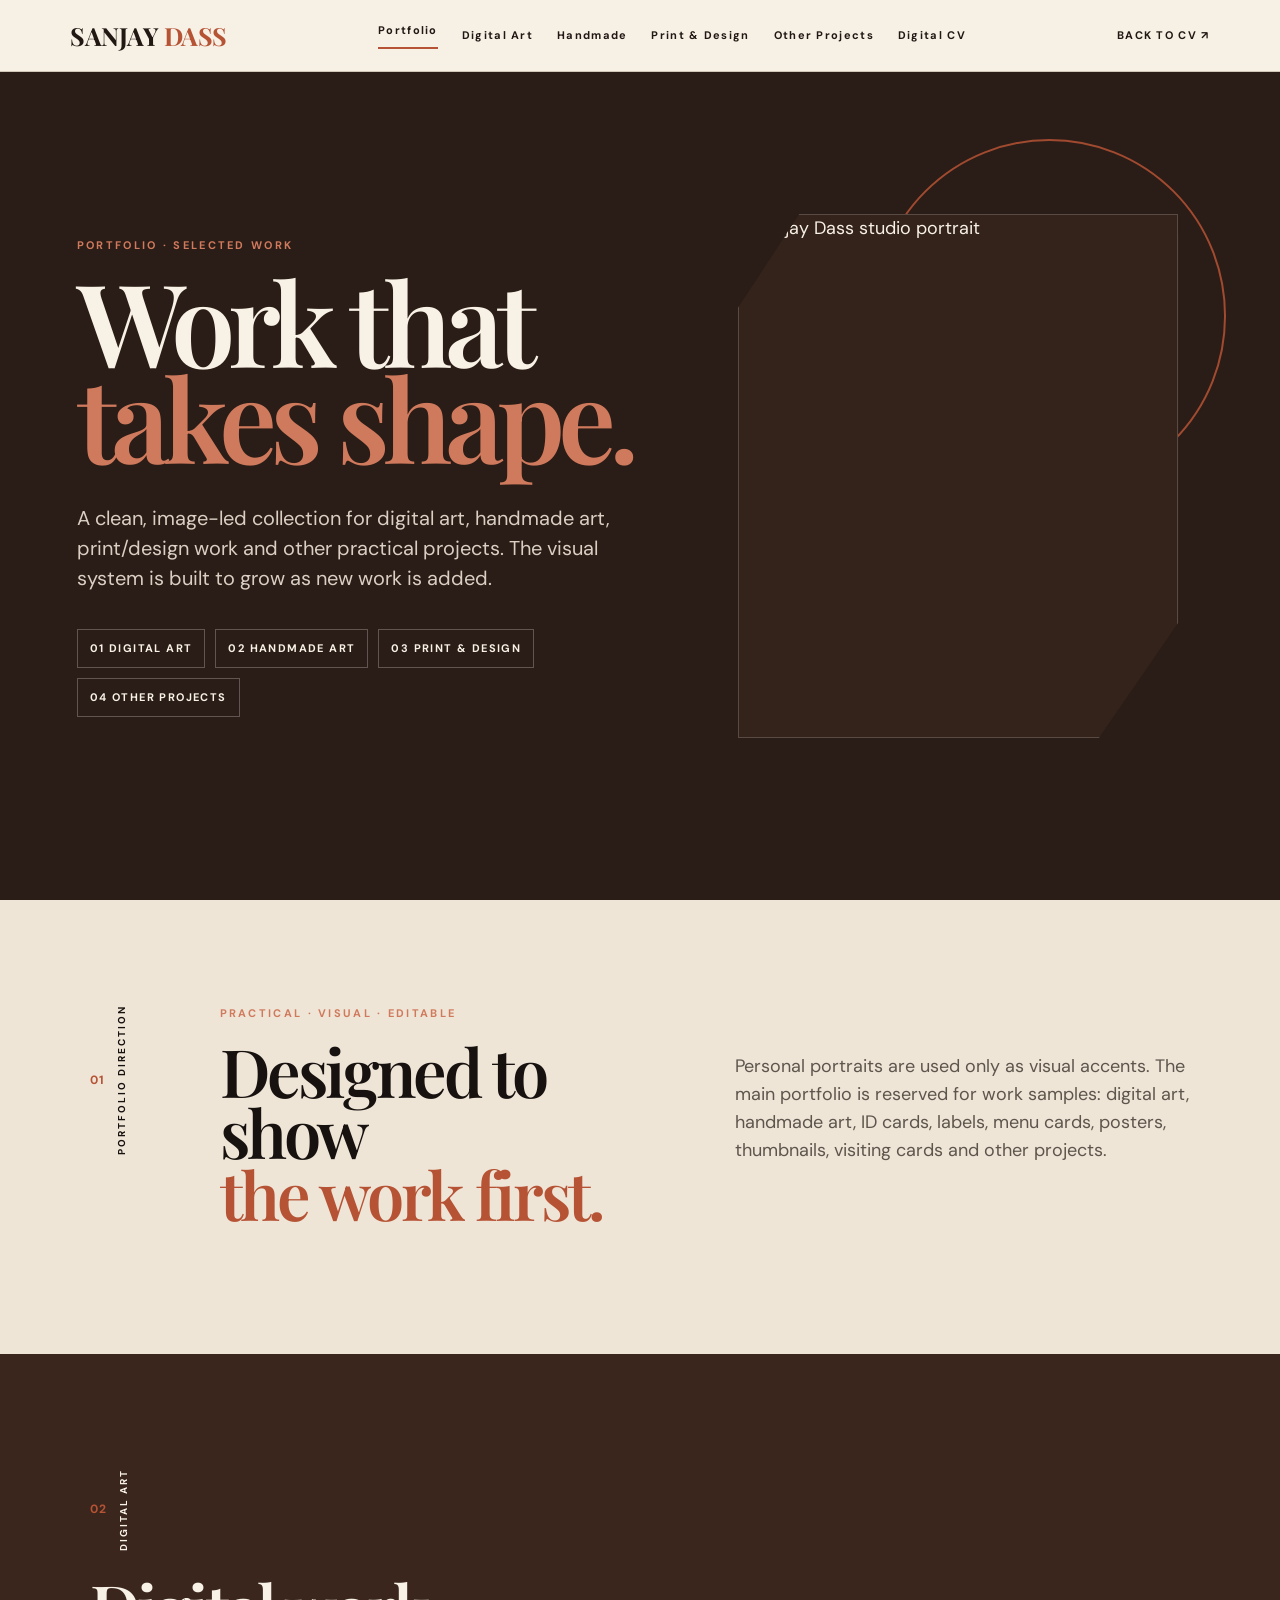
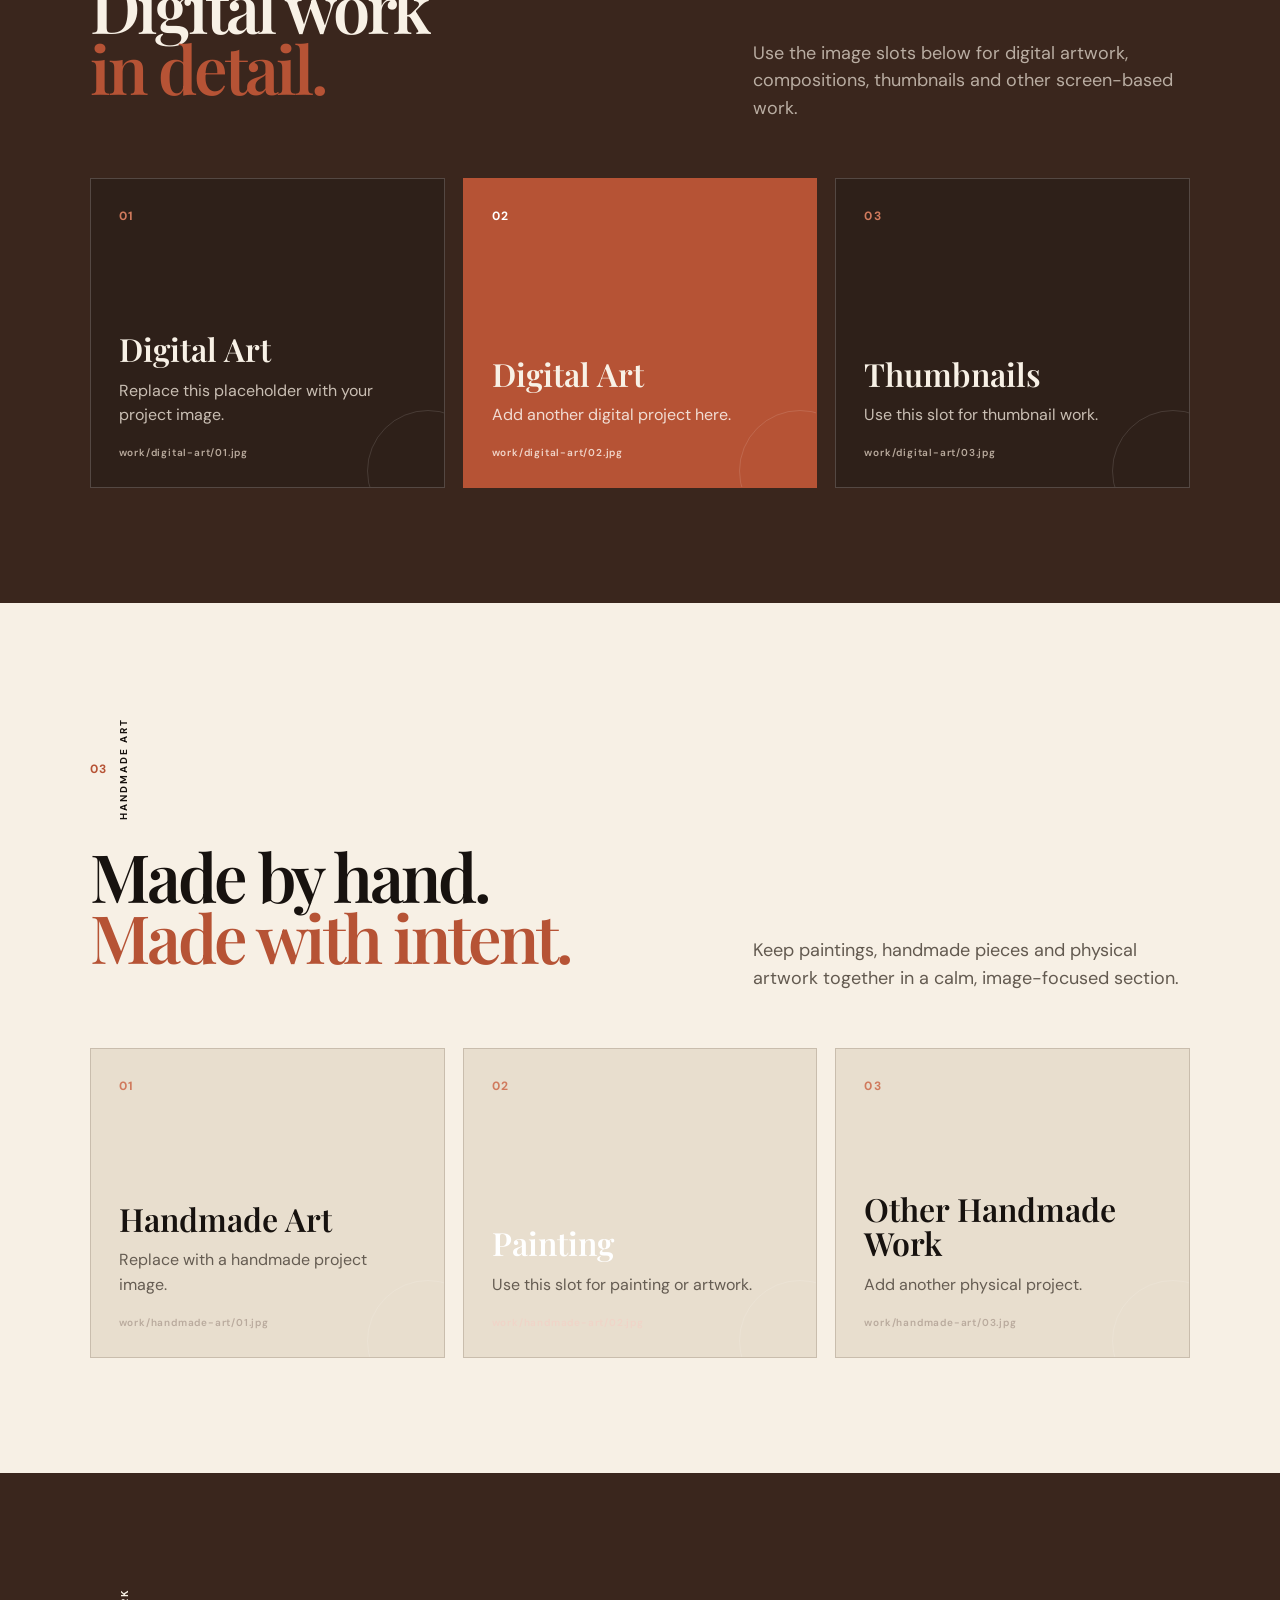
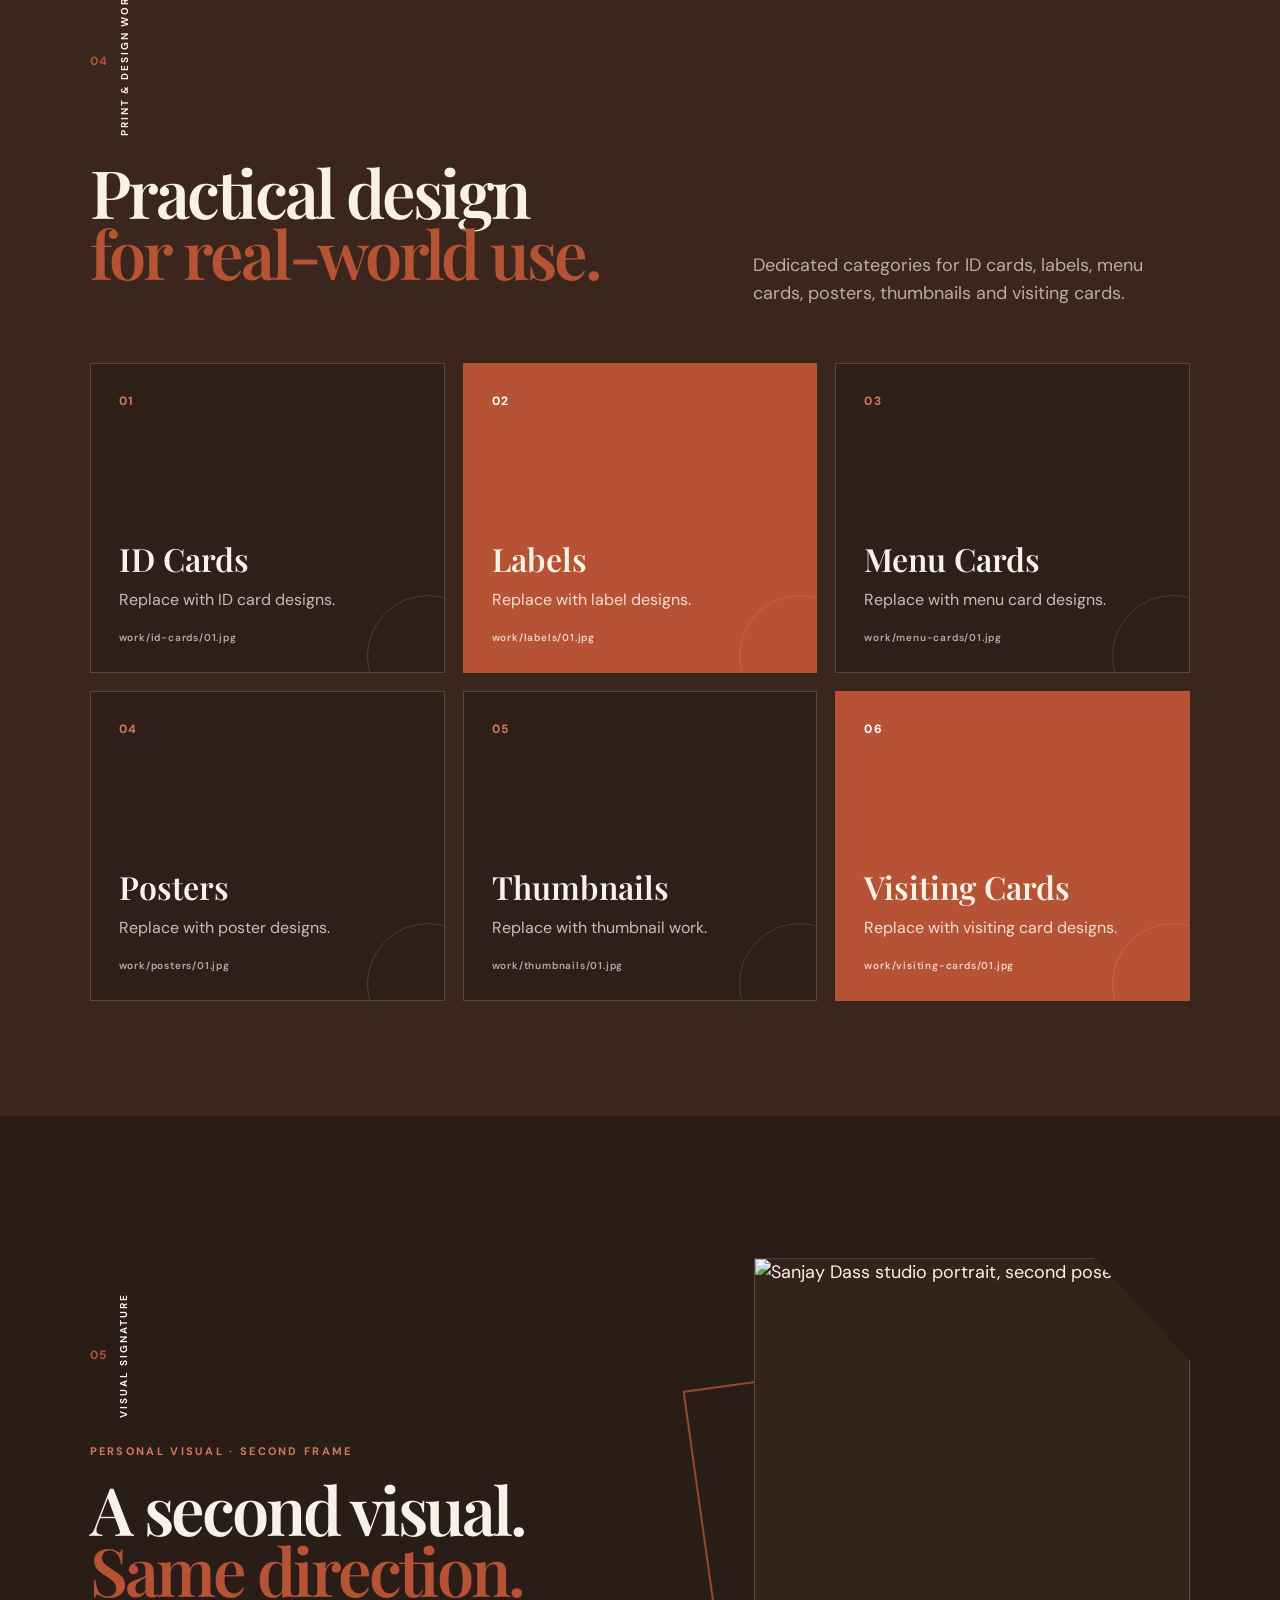
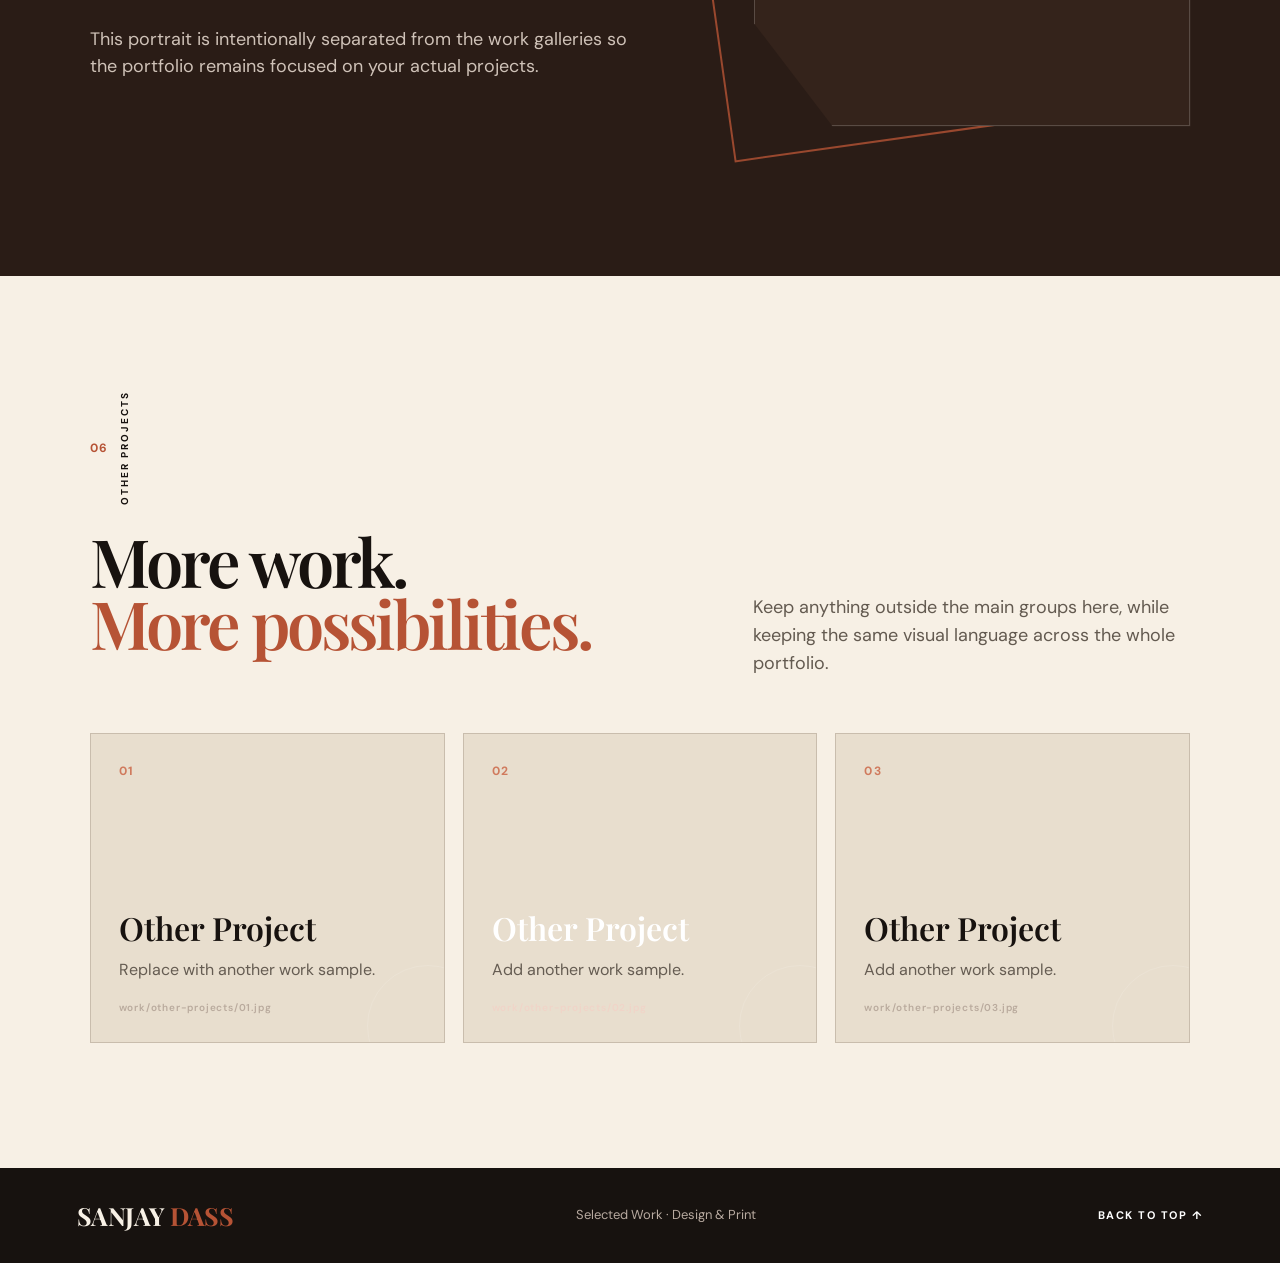
==== portfolio.html @ 4e174a86 "Add portfolio website files" ====
<!doctype html>
<html lang="en">
<head>
<meta charset="utf-8">
<meta name="viewport" content="width=device-width, initial-scale=1">
<meta name="description" content="Sanjay Dass — Digital Art, Handmade Art, Print & Design and Other Projects Portfolio">
<title>Sanjay Dass — Portfolio</title>
<link rel="preconnect" href="https://fonts.googleapis.com">
<link rel="preconnect" href="https://fonts.gstatic.com" crossorigin>
<link href="https://fonts.googleapis.com/css2?family=DM+Sans:wght@400;500;600;700&family=Playfair+Display:wght@500;600;700&display=swap" rel="stylesheet">
<link rel="stylesheet" href="portfolio.css">
</head>
<body>
<header class="nav">
  <a class="logo" href="index.html">SANJAY <span>DASS</span></a>
  <nav>
    <a class="active" href="#top">Portfolio</a>
    <a href="#digital-art">Digital Art</a>
    <a href="#handmade-art">Handmade</a>
    <a href="#print-work">Print & Design</a>
    <a href="#other-projects">Other Projects</a>
    <a href="index.html">Digital CV</a>
  </nav>
  <a class="nav-contact" href="index.html#contact">BACK TO CV <b>↗</b></a>
</header>

<main id="top">
<section class="portfolio-hero">
  <div class="hero-copy">
    <p class="eyebrow">PORTFOLIO · SELECTED WORK</p>
    <h1>Work that<br><em>takes shape.</em></h1>
    <p class="lead">A clean, image-led collection for digital art, handmade art, print/design work and other practical projects. The visual system is built to grow as new work is added.</p>
    <div class="hero-tags">
      <span>01 DIGITAL ART</span><span>02 HANDMADE ART</span><span>03 PRINT & DESIGN</span><span>04 OTHER PROJECTS</span>
    </div>
  </div>
  <div class="geo-portrait geo-top" aria-label="Decorative portrait visual">
    <div class="geo-ring"></div>
    <figure><img src="assets/portfolio-01.png" alt="Sanjay Dass studio portrait"></figure>
  </div>
</section>

<section class="portfolio-intro">
  <div class="section-label"><span>01</span><p>PORTFOLIO DIRECTION</p></div>
  <div>
    <p class="eyebrow">PRACTICAL · VISUAL · EDITABLE</p>
    <h2>Designed to show<br><em>the work first.</em></h2>
  </div>
  <p>Personal portraits are used only as visual accents. The main portfolio is reserved for work samples: digital art, handmade art, ID cards, labels, menu cards, posters, thumbnails, visiting cards and other projects.</p>
</section>

<section class="work dark" id="digital-art">
  <div class="work-head">
    <div>
      <div class="section-label light"><span>02</span><p>DIGITAL ART</p></div>
      <h2>Digital work<br><em>in detail.</em></h2>
    </div>
    <p>Use the image slots below for digital artwork, compositions, thumbnails and other screen-based work.</p>
  </div>
  <div class="gallery" data-category="digital-art">
    <article class="slot"><span class="slot-no">01</span><div><h3>Digital Art</h3><p>Replace this placeholder with your project image.</p><small>work/digital-art/01.jpg</small></div></article>
    <article class="slot copper"><span class="slot-no">02</span><div><h3>Digital Art</h3><p>Add another digital project here.</p><small>work/digital-art/02.jpg</small></div></article>
    <article class="slot"><span class="slot-no">03</span><div><h3>Thumbnails</h3><p>Use this slot for thumbnail work.</p><small>work/digital-art/03.jpg</small></div></article>
  </div>
</section>

<section class="work cream" id="handmade-art">
  <div class="work-head">
    <div>
      <div class="section-label dark"><span>03</span><p>HANDMADE ART</p></div>
      <h2>Made by hand.<br><em>Made with intent.</em></h2>
    </div>
    <p>Keep paintings, handmade pieces and physical artwork together in a calm, image-focused section.</p>
  </div>
  <div class="gallery" data-category="handmade-art">
    <article class="slot"><span class="slot-no">01</span><div><h3>Handmade Art</h3><p>Replace with a handmade project image.</p><small>work/handmade-art/01.jpg</small></div></article>
    <article class="slot dark-slot"><span class="slot-no">02</span><div><h3>Painting</h3><p>Use this slot for painting or artwork.</p><small>work/handmade-art/02.jpg</small></div></article>
    <article class="slot"><span class="slot-no">03</span><div><h3>Other Handmade Work</h3><p>Add another physical project.</p><small>work/handmade-art/03.jpg</small></div></article>
  </div>
</section>

<section class="work dark" id="print-work">
  <div class="work-head">
    <div>
      <div class="section-label light"><span>04</span><p>PRINT & DESIGN WORK</p></div>
      <h2>Practical design<br><em>for real-world use.</em></h2>
    </div>
    <p>Dedicated categories for ID cards, labels, menu cards, posters, thumbnails and visiting cards.</p>
  </div>
  <div class="gallery wide" data-category="print-work">
    <article class="slot"><span class="slot-no">01</span><div><h3>ID Cards</h3><p>Replace with ID card designs.</p><small>work/id-cards/01.jpg</small></div></article>
    <article class="slot copper"><span class="slot-no">02</span><div><h3>Labels</h3><p>Replace with label designs.</p><small>work/labels/01.jpg</small></div></article>
    <article class="slot"><span class="slot-no">03</span><div><h3>Menu Cards</h3><p>Replace with menu card designs.</p><small>work/menu-cards/01.jpg</small></div></article>
    <article class="slot"><span class="slot-no">04</span><div><h3>Posters</h3><p>Replace with poster designs.</p><small>work/posters/01.jpg</small></div></article>
    <article class="slot"><span class="slot-no">05</span><div><h3>Thumbnails</h3><p>Replace with thumbnail work.</p><small>work/thumbnails/01.jpg</small></div></article>
    <article class="slot copper"><span class="slot-no">06</span><div><h3>Visiting Cards</h3><p>Replace with visiting card designs.</p><small>work/visiting-cards/01.jpg</small></div></article>
  </div>
</section>

<section class="visual-break" aria-label="Decorative portrait visual">
  <div class="visual-copy">
    <div class="section-label light"><span>05</span><p>VISUAL SIGNATURE</p></div>
    <p class="eyebrow">PERSONAL VISUAL · SECOND FRAME</p>
    <h2>A second visual.<br><em>Same direction.</em></h2>
    <p>This portrait is intentionally separated from the work galleries so the portfolio remains focused on your actual projects.</p>
  </div>
  <div class="geo-portrait geo-bottom">
    <div class="geo-square"></div>
    <figure><img src="assets/portfolio-02.jpeg" alt="Sanjay Dass studio portrait, second pose"></figure>
  </div>
</section>

<section class="work cream" id="other-projects">
  <div class="work-head">
    <div>
      <div class="section-label dark"><span>06</span><p>OTHER PROJECTS</p></div>
      <h2>More work.<br><em>More possibilities.</em></h2>
    </div>
    <p>Keep anything outside the main groups here, while keeping the same visual language across the whole portfolio.</p>
  </div>
  <div class="gallery" data-category="other-projects">
    <article class="slot"><span class="slot-no">01</span><div><h3>Other Project</h3><p>Replace with another work sample.</p><small>work/other-projects/01.jpg</small></div></article>
    <article class="slot dark-slot"><span class="slot-no">02</span><div><h3>Other Project</h3><p>Add another work sample.</p><small>work/other-projects/02.jpg</small></div></article>
    <article class="slot"><span class="slot-no">03</span><div><h3>Other Project</h3><p>Add another work sample.</p><small>work/other-projects/03.jpg</small></div></article>
  </div>
</section>
</main>

<footer>
  <div class="logo">SANJAY <span>DASS</span></div>
  <p>Selected Work · Design & Print</p>
  <a href="#top">BACK TO TOP ↑</a>
</footer>
</body>
</html>
---- portfolio.css ----
@import url('https://fonts.googleapis.com/css2?family=DM+Sans:wght@400;500;600;700&family=Playfair+Display:wght@500;600;700&display=swap');
:root{--espresso:#2a1c16;--brown:#3a261d;--brown2:#4a3024;--cream:#eee5d7;--paper:#f7f0e5;--copper:#b65335;--copper2:#d07a5d;--ink:#f8f1e6;--dark:#17120f;--muted:#b9ada2;--line:rgba(255,255,255,.16)}
*{box-sizing:border-box}html{scroll-behavior:smooth;max-width:100%;overflow-x:hidden}body{margin:0;background:var(--paper);color:var(--dark);font-family:"DM Sans",sans-serif;font-size:18px;line-height:1.55}.nav{height:72px;padding:0 5.5%;display:flex;align-items:center;justify-content:space-between;border-bottom:1px solid #d1c7b9;background:var(--paper);position:sticky;top:0;z-index:20}.logo{font:700 25px/1 "Playfair Display",serif;color:#211814;text-decoration:none;letter-spacing:-.5px}.logo span{color:var(--copper)}nav{display:flex;gap:24px;align-items:center}nav a,.nav-contact{font-size:11px;font-weight:700;letter-spacing:1.3px;color:#211814;text-decoration:none}nav a.active{border-bottom:2px solid var(--copper);padding-bottom:7px}.nav-contact{white-space:nowrap}.eyebrow{font-size:11px;font-weight:700;letter-spacing:2.3px;color:var(--copper2);margin:0 0 18px}.portfolio-hero{min-height:calc(100vh - 72px);padding:8vh 6% 10vh;display:grid;grid-template-columns:1fr .8fr;gap:7%;align-items:center;background:var(--espresso);color:var(--ink);overflow:hidden}.hero-copy{position:relative;z-index:3}.hero-copy h1{font:600 clamp(86px,9vw,150px)/.84 "Playfair Display",serif;letter-spacing:-7px;margin:0 0 38px}.hero-copy h1 em{font-style:normal;color:#d07a5d}.lead{font-size:20px;line-height:1.5;max-width:720px;color:#d9cfc3}.hero-tags{display:flex;flex-wrap:wrap;gap:10px;margin-top:36px}.hero-tags span{font-size:11px;letter-spacing:1.4px;font-weight:700;border:1px solid rgba(255,255,255,.25);padding:10px 12px}.geo-portrait{position:relative;isolation:isolate}.geo-portrait figure{margin:0;overflow:hidden;position:relative;z-index:2;background:#34231b;border:1px solid rgba(255,255,255,.18);box-shadow:20px 20px 0 rgba(238,229,215,.1)}.geo-portrait img{display:block;width:100%;height:100%;object-fit:cover}.geo-top{width:min(560px,100%);justify-self:end;aspect-ratio:4/5;padding:28px 25px 30px 0}.geo-top figure{height:100%;clip-path:polygon(14% 0,100% 0,100% 78%,82% 100%,0 100%,0 18%);border-radius:28px 0 80px 0}.geo-top img{object-position:center top}.geo-ring{position:absolute;width:76%;aspect-ratio:1;border:2px solid var(--copper);border-radius:50%;right:-5%;top:-8%;z-index:1;opacity:.85}.geo-index{position:absolute;right:-5px;bottom:6%;background:var(--copper);color:#fff;padding:20px 19px;width:132px;z-index:4}.geo-index strong{display:block;font:600 32px/1 "Playfair Display",serif}.geo-index span{display:block;font-size:9px;font-weight:700;letter-spacing:1.4px;line-height:1.4;margin-top:7px}.portfolio-intro{display:grid;grid-template-columns:70px 1fr 1fr;gap:60px;align-items:start;padding:105px 7%;background:var(--cream)}.section-label{display:flex;align-items:center;gap:10px;width:max-content;min-height:0;margin:0 0 25px;position:relative;z-index:1}.section-label span{font-size:12px;font-weight:700;letter-spacing:1.5px;color:var(--copper)}.section-label p{margin:0;font-size:10px;line-height:1.1;letter-spacing:2px;font-weight:700;writing-mode:vertical-rl;transform:rotate(180deg);white-space:nowrap}.section-label.light{color:var(--ink)}.section-label.dark{color:var(--dark)}.portfolio-intro h2,.work-head h2,.visual-copy h2{font:600 clamp(58px,5.2vw,86px)/.92 "Playfair Display",serif;letter-spacing:-3px;margin:10px 0 25px}.portfolio-intro h2 em,.work-head h2 em,.visual-copy h2 em{font-style:normal;color:var(--copper)}.portfolio-intro>p:last-child{font-size:18px;color:#5e554c;max-width:580px;margin-top:48px}.work{padding:115px 7%}.work.dark{background:var(--brown);color:var(--ink)}.work.cream{background:var(--paper);color:var(--dark)}.work-head{display:grid;grid-template-columns:1fr .75fr;gap:80px;align-items:end;margin-bottom:55px}.work-head>p{max-width:540px;margin:0;color:#b9ada2;font-size:18px}.work.cream .work-head>p{color:#635a50}.gallery{display:grid;grid-template-columns:repeat(3,1fr);gap:18px}.gallery.wide{grid-template-columns:repeat(3,1fr)}.slot{min-height:310px;border:1px solid rgba(255,255,255,.18);background:#2e2019;padding:28px;display:flex;flex-direction:column;justify-content:space-between;position:relative;overflow:hidden}.slot:after{content:"";position:absolute;width:120px;height:120px;border:1px solid rgba(255,255,255,.12);border-radius:50%;right:-45px;bottom:-45px}.work.cream .slot{background:#e8dece;border-color:#c9bdad}.slot.copper{background:var(--copper);border-color:var(--copper)}.slot.dark-slot{background:var(--brown);color:#fff}.slot-no{font-size:12px;font-weight:700;letter-spacing:1.5px;color:var(--copper2)}.slot.copper .slot-no{color:#fff}.slot h3{font:600 32px/1.08 "Playfair Display",serif;margin:0 0 12px}.slot p{margin:0;color:#c9beb3;font-size:16px}.work.cream .slot p{color:#655c52}.slot.copper p,.slot.dark-slot p{color:#f1ddd4}.slot small{display:block;margin-top:18px;font:600 10px/1.3 "DM Sans",sans-serif;letter-spacing:.8px;color:#b9aa9d}.slot.copper small,.slot.dark-slot small{color:#f0d4c8}.visual-break{padding:120px 7%;background:var(--espresso);color:var(--ink);display:grid;grid-template-columns:1fr .85fr;gap:90px;align-items:center;overflow:hidden}.visual-copy>p:last-child{max-width:570px;color:#cfc2b8;font-size:18px}.geo-bottom{width:min(520px,100%);aspect-ratio:1/1.12;justify-self:end;padding:22px 0 30px 28px}.geo-bottom figure{height:100%;clip-path:polygon(0 0,78% 0,100% 22%,100% 100%,18% 100%,0 78%);border-radius:0 70px 0 70px}.geo-bottom img{object-position:center center}.geo-square{position:absolute;left:-4%;bottom:3%;width:72%;height:72%;border:2px solid var(--copper);z-index:1;transform:rotate(-8deg);opacity:.8}.geo-bottom .geo-index{right:3%;bottom:5%}.work#other-projects{padding-bottom:125px}footer{background:var(--dark);color:var(--ink);padding:35px 6%;display:flex;align-items:center;justify-content:space-between}footer .logo{color:var(--ink)}footer .logo span{color:var(--copper)}footer p{font-size:13px;color:#b8aaa0;margin:0}footer a{font-size:11px;font-weight:700;letter-spacing:1.5px;text-decoration:none;color:#fff}
@media(max-width:1050px){nav{gap:14px}.nav-contact{display:none}.portfolio-hero{grid-template-columns:1fr}.geo-top{justify-self:center;max-width:650px}.portfolio-intro{grid-template-columns:55px 1fr}.portfolio-intro>p:last-child{grid-column:2;margin-top:0}.work-head,.visual-break{grid-template-columns:1fr}.visual-break{gap:55px}.geo-bottom{justify-self:center;max-width:620px}.gallery,.gallery.wide{grid-template-columns:1fr 1fr}}
@media(max-width:700px){.nav{height:70px;padding:0 5%}.nav nav{display:none}.portfolio-hero{padding:65px 6% 80px}.hero-copy h1{font-size:88px;letter-spacing:-5px}.lead{font-size:18px}.geo-top{padding:10px 0 65px}.geo-top figure{clip-path:polygon(12% 0,100% 0,100% 86%,82% 100%,0 100%,0 14%)}.geo-index{right:0;bottom:0}.portfolio-intro,.work,.visual-break{padding:80px 6%}.portfolio-intro{display:block}.portfolio-intro>.section-label{display:none}.work-head{display:block}.work-head>p{margin-top:25px}.gallery,.gallery.wide{grid-template-columns:1fr}.slot{min-height:250px}.visual-break{display:block}.visual-copy{margin-bottom:45px}.geo-bottom{padding:15px 0 60px 15px}.geo-bottom figure{clip-path:polygon(0 0,80% 0,100% 20%,100% 100%,18% 100%,0 80%)}.geo-bottom .geo-index{right:0;bottom:0}footer{gap:18px;flex-wrap:wrap}}
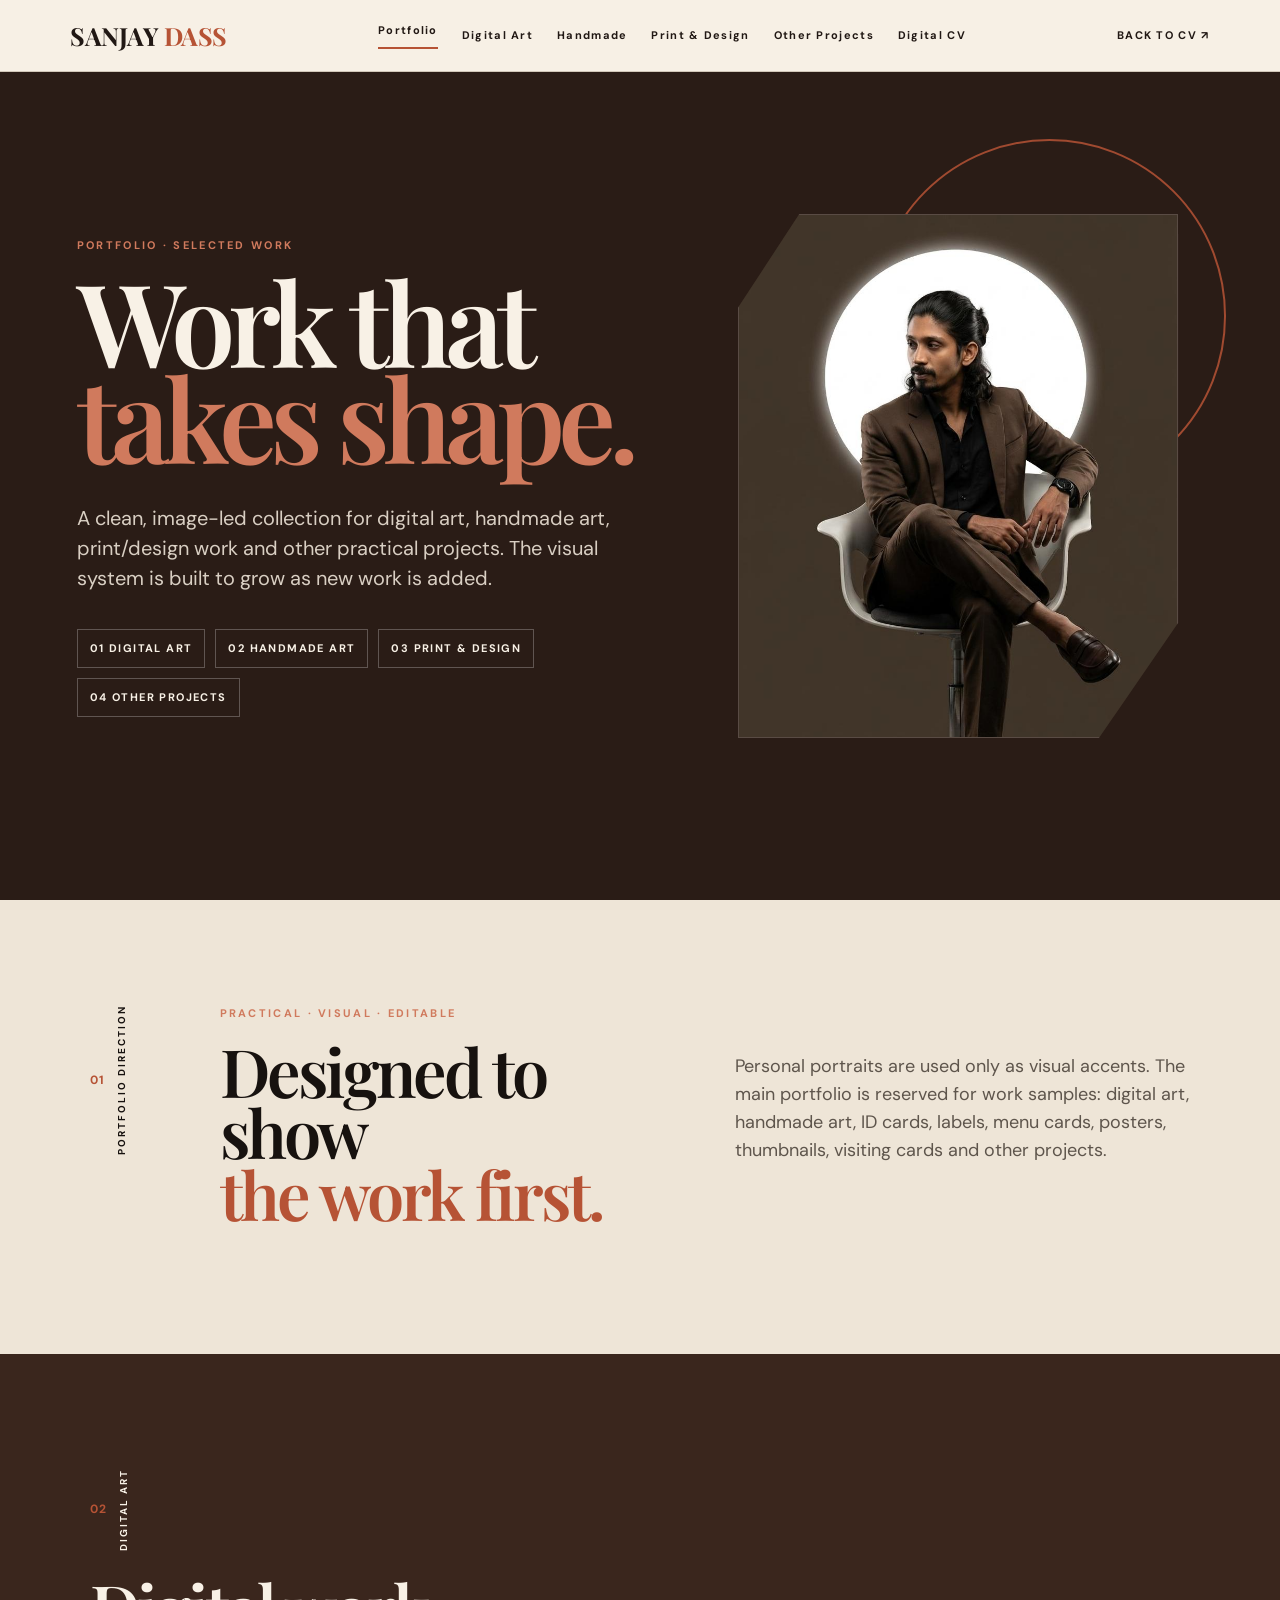
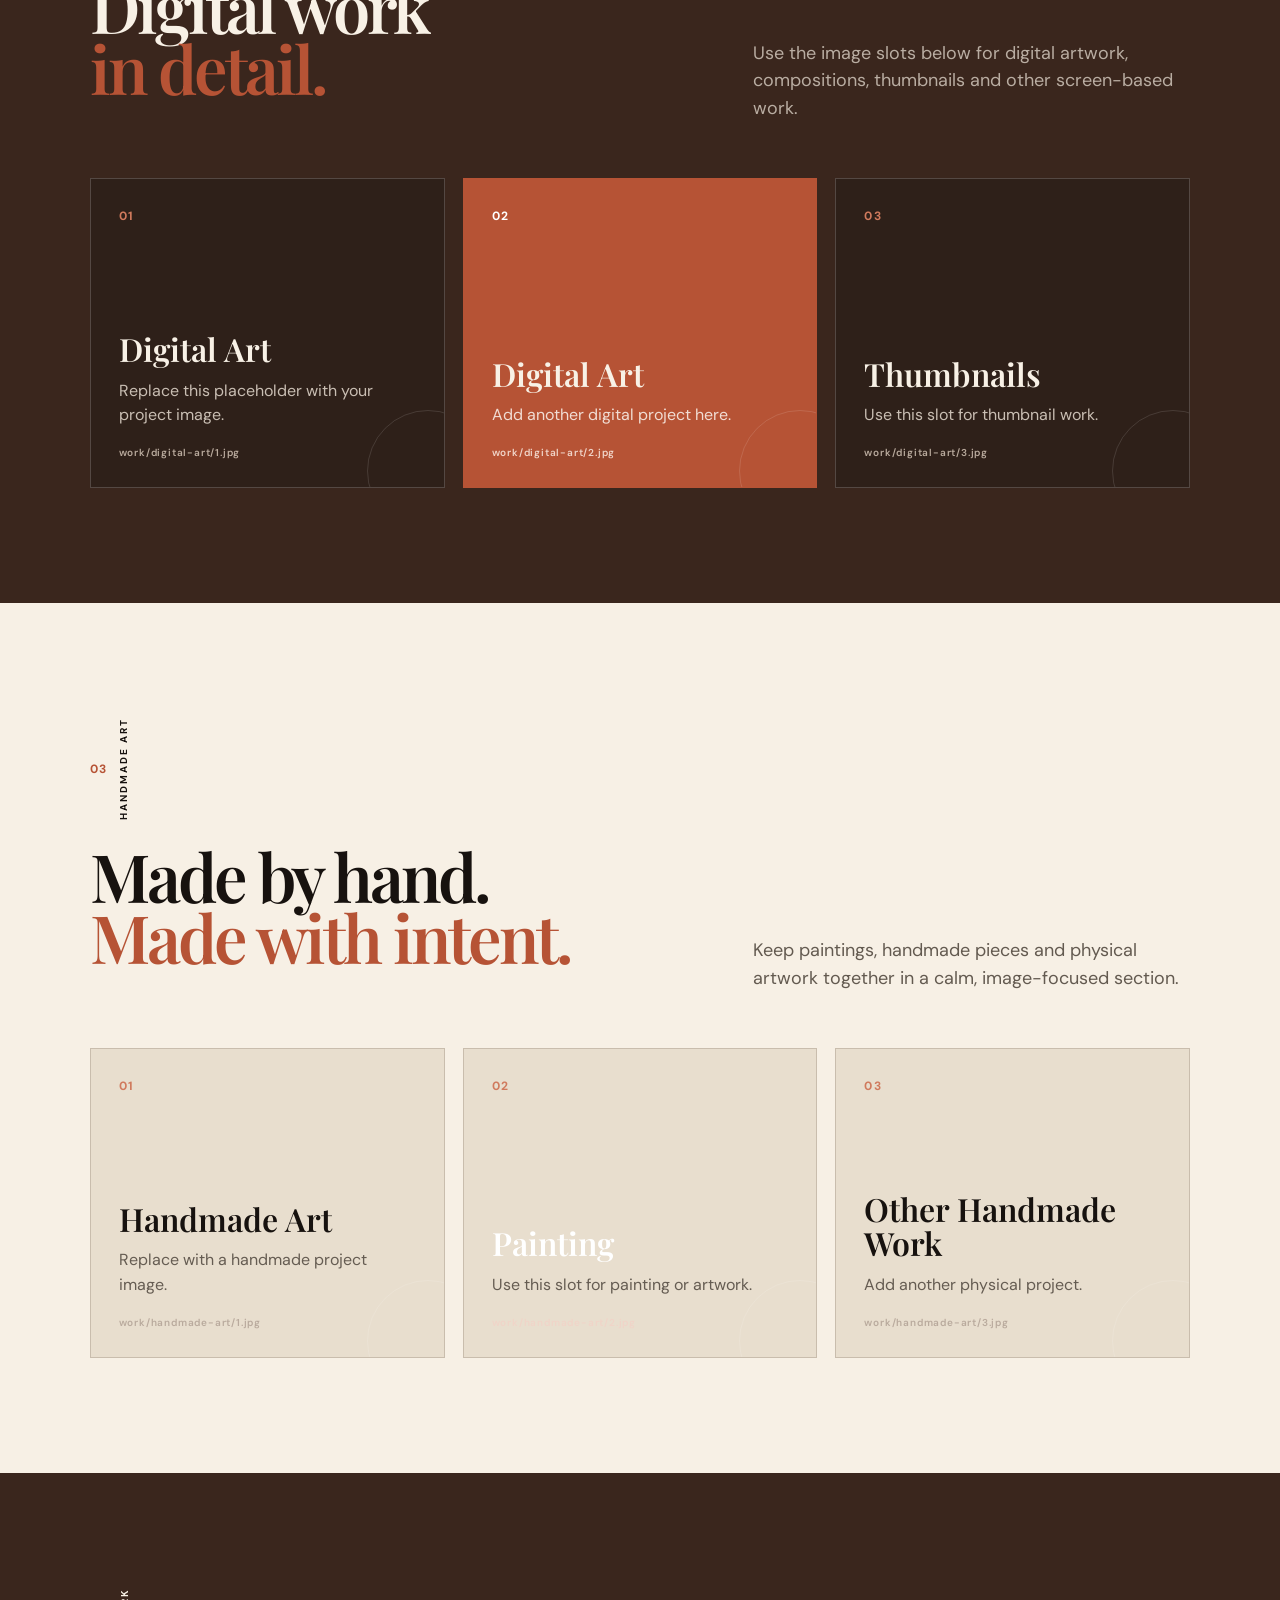
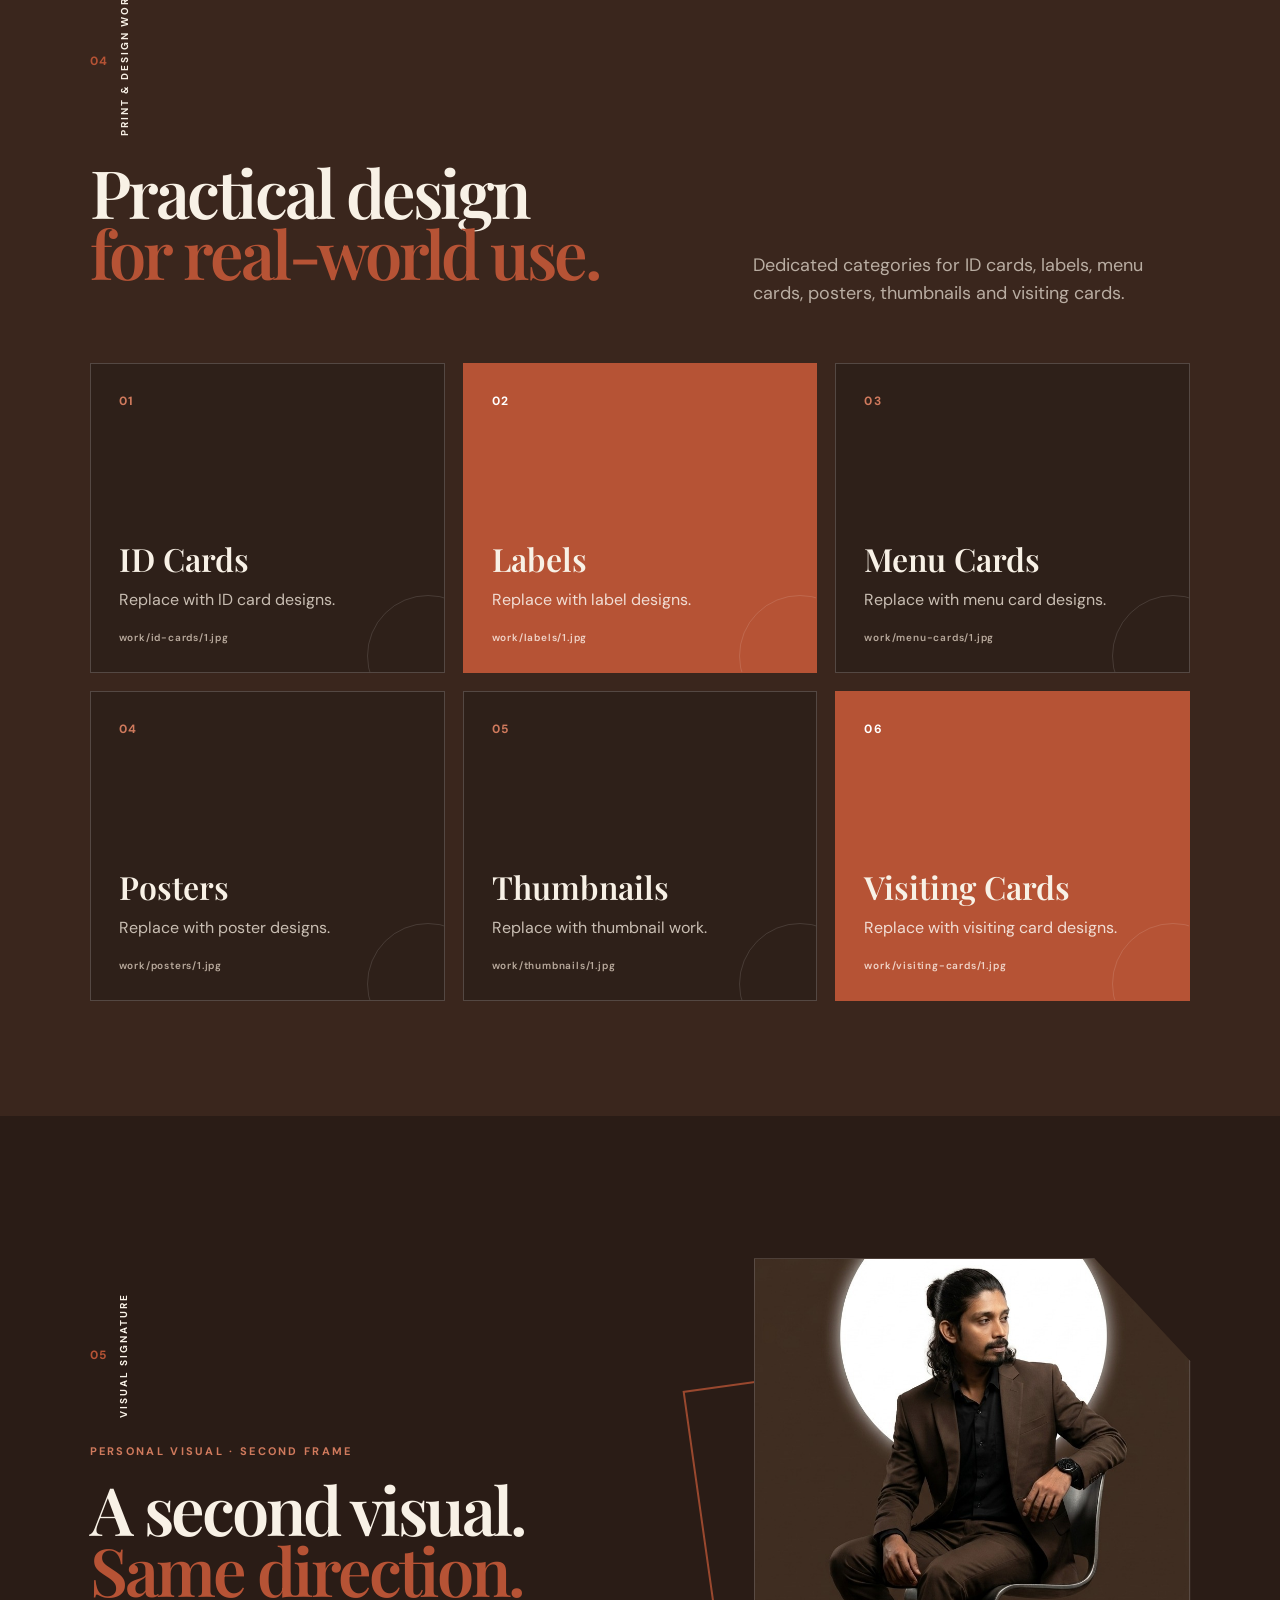
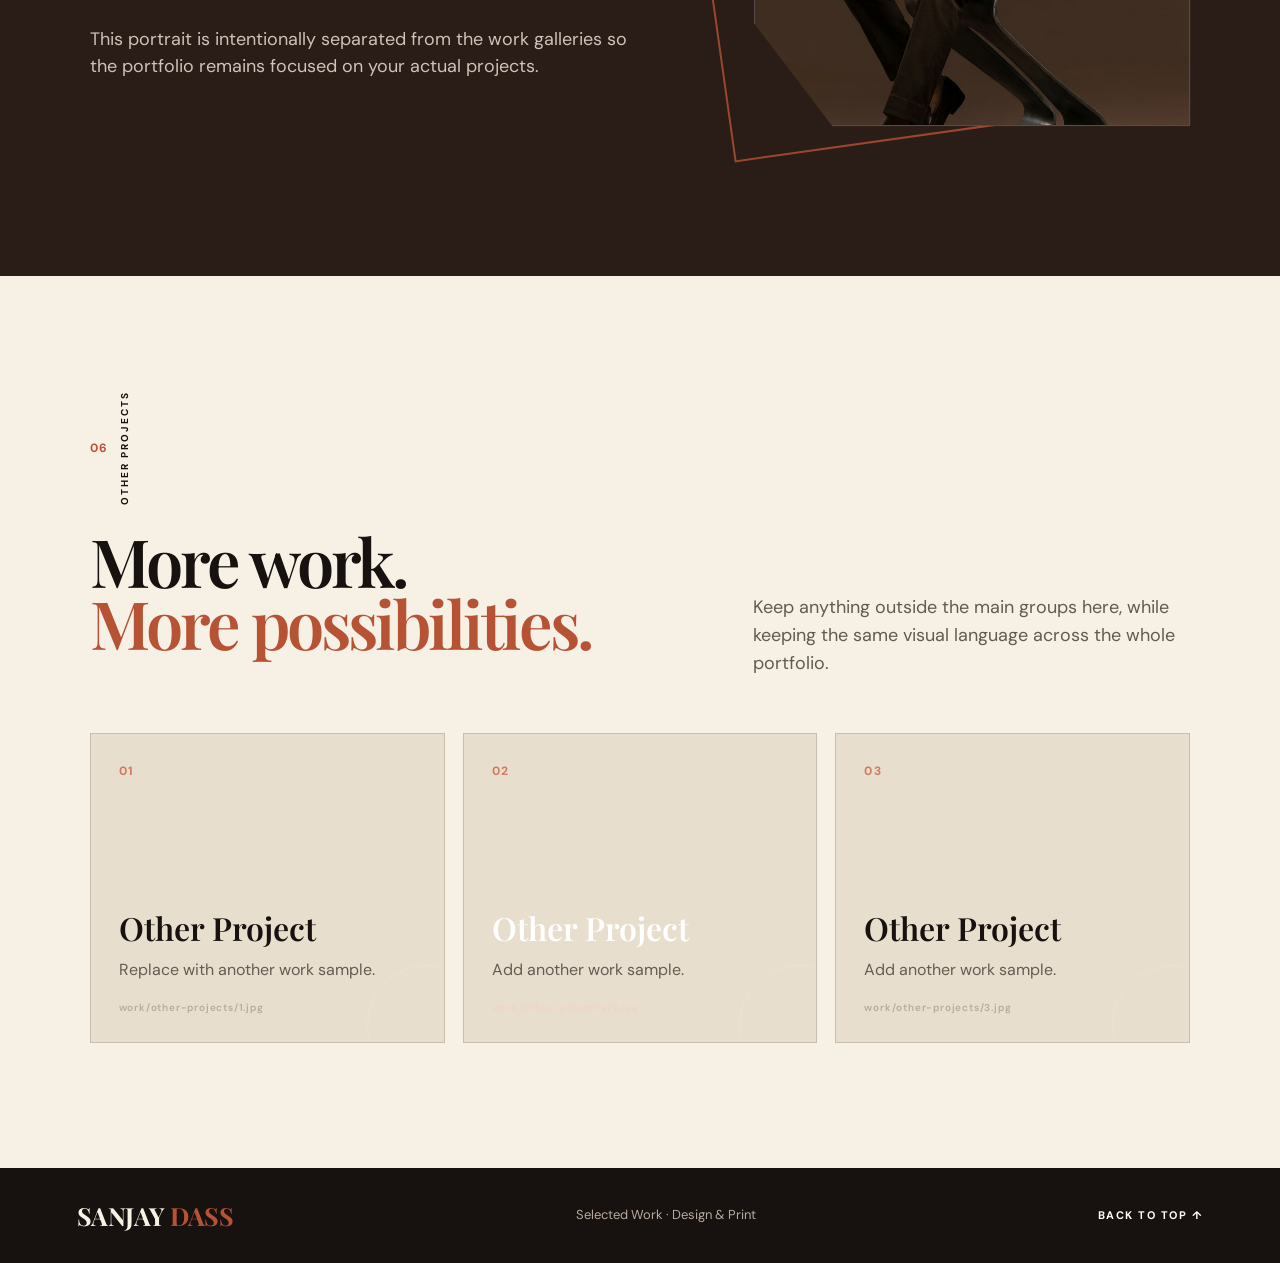
==== commit db0511af: "Add files via upload" ====
--- a/portfolio.html
+++ b/portfolio.html
@@ -58,9 +58,9 @@
     <p>Use the image slots below for digital artwork, compositions, thumbnails and other screen-based work.</p>
   </div>
   <div class="gallery" data-category="digital-art">
-    <article class="slot"><span class="slot-no">01</span><div><h3>Digital Art</h3><p>Replace this placeholder with your project image.</p><small>work/digital-art/01.jpg</small></div></article>
-    <article class="slot copper"><span class="slot-no">02</span><div><h3>Digital Art</h3><p>Add another digital project here.</p><small>work/digital-art/02.jpg</small></div></article>
-    <article class="slot"><span class="slot-no">03</span><div><h3>Thumbnails</h3><p>Use this slot for thumbnail work.</p><small>work/digital-art/03.jpg</small></div></article>
+    <article class="slot"><span class="slot-no">01</span><div><h3>Digital Art</h3><p>Replace this placeholder with your project image.</p><small>work/digital-art/1.jpg</small></div></article>
+    <article class="slot copper"><span class="slot-no">02</span><div><h3>Digital Art</h3><p>Add another digital project here.</p><small>work/digital-art/2.jpg</small></div></article>
+    <article class="slot"><span class="slot-no">03</span><div><h3>Thumbnails</h3><p>Use this slot for thumbnail work.</p><small>work/digital-art/3.jpg</small></div></article>
   </div>
 </section>
 
@@ -73,9 +73,9 @@
     <p>Keep paintings, handmade pieces and physical artwork together in a calm, image-focused section.</p>
   </div>
   <div class="gallery" data-category="handmade-art">
-    <article class="slot"><span class="slot-no">01</span><div><h3>Handmade Art</h3><p>Replace with a handmade project image.</p><small>work/handmade-art/01.jpg</small></div></article>
-    <article class="slot dark-slot"><span class="slot-no">02</span><div><h3>Painting</h3><p>Use this slot for painting or artwork.</p><small>work/handmade-art/02.jpg</small></div></article>
-    <article class="slot"><span class="slot-no">03</span><div><h3>Other Handmade Work</h3><p>Add another physical project.</p><small>work/handmade-art/03.jpg</small></div></article>
+    <article class="slot"><span class="slot-no">01</span><div><h3>Handmade Art</h3><p>Replace with a handmade project image.</p><small>work/handmade-art/1.jpg</small></div></article>
+    <article class="slot dark-slot"><span class="slot-no">02</span><div><h3>Painting</h3><p>Use this slot for painting or artwork.</p><small>work/handmade-art/2.jpg</small></div></article>
+    <article class="slot"><span class="slot-no">03</span><div><h3>Other Handmade Work</h3><p>Add another physical project.</p><small>work/handmade-art/3.jpg</small></div></article>
   </div>
 </section>
 
@@ -88,12 +88,12 @@
     <p>Dedicated categories for ID cards, labels, menu cards, posters, thumbnails and visiting cards.</p>
   </div>
   <div class="gallery wide" data-category="print-work">
-    <article class="slot"><span class="slot-no">01</span><div><h3>ID Cards</h3><p>Replace with ID card designs.</p><small>work/id-cards/01.jpg</small></div></article>
-    <article class="slot copper"><span class="slot-no">02</span><div><h3>Labels</h3><p>Replace with label designs.</p><small>work/labels/01.jpg</small></div></article>
-    <article class="slot"><span class="slot-no">03</span><div><h3>Menu Cards</h3><p>Replace with menu card designs.</p><small>work/menu-cards/01.jpg</small></div></article>
-    <article class="slot"><span class="slot-no">04</span><div><h3>Posters</h3><p>Replace with poster designs.</p><small>work/posters/01.jpg</small></div></article>
-    <article class="slot"><span class="slot-no">05</span><div><h3>Thumbnails</h3><p>Replace with thumbnail work.</p><small>work/thumbnails/01.jpg</small></div></article>
-    <article class="slot copper"><span class="slot-no">06</span><div><h3>Visiting Cards</h3><p>Replace with visiting card designs.</p><small>work/visiting-cards/01.jpg</small></div></article>
+    <article class="slot"><span class="slot-no">01</span><div><h3>ID Cards</h3><p>Replace with ID card designs.</p><small>work/id-cards/1.jpg</small></div></article>
+    <article class="slot copper"><span class="slot-no">02</span><div><h3>Labels</h3><p>Replace with label designs.</p><small>work/labels/1.jpg</small></div></article>
+    <article class="slot"><span class="slot-no">03</span><div><h3>Menu Cards</h3><p>Replace with menu card designs.</p><small>work/menu-cards/1.jpg</small></div></article>
+    <article class="slot"><span class="slot-no">04</span><div><h3>Posters</h3><p>Replace with poster designs.</p><small>work/posters/1.jpg</small></div></article>
+    <article class="slot"><span class="slot-no">05</span><div><h3>Thumbnails</h3><p>Replace with thumbnail work.</p><small>work/thumbnails/1.jpg</small></div></article>
+    <article class="slot copper"><span class="slot-no">06</span><div><h3>Visiting Cards</h3><p>Replace with visiting card designs.</p><small>work/visiting-cards/1.jpg</small></div></article>
   </div>
 </section>
 
@@ -119,9 +119,9 @@
     <p>Keep anything outside the main groups here, while keeping the same visual language across the whole portfolio.</p>
   </div>
   <div class="gallery" data-category="other-projects">
-    <article class="slot"><span class="slot-no">01</span><div><h3>Other Project</h3><p>Replace with another work sample.</p><small>work/other-projects/01.jpg</small></div></article>
-    <article class="slot dark-slot"><span class="slot-no">02</span><div><h3>Other Project</h3><p>Add another work sample.</p><small>work/other-projects/02.jpg</small></div></article>
-    <article class="slot"><span class="slot-no">03</span><div><h3>Other Project</h3><p>Add another work sample.</p><small>work/other-projects/03.jpg</small></div></article>
+    <article class="slot"><span class="slot-no">01</span><div><h3>Other Project</h3><p>Replace with another work sample.</p><small>work/other-projects/1.jpg</small></div></article>
+    <article class="slot dark-slot"><span class="slot-no">02</span><div><h3>Other Project</h3><p>Add another work sample.</p><small>work/other-projects/2.jpg</small></div></article>
+    <article class="slot"><span class="slot-no">03</span><div><h3>Other Project</h3><p>Add another work sample.</p><small>work/other-projects/3.jpg</small></div></article>
   </div>
 </section>
 </main>
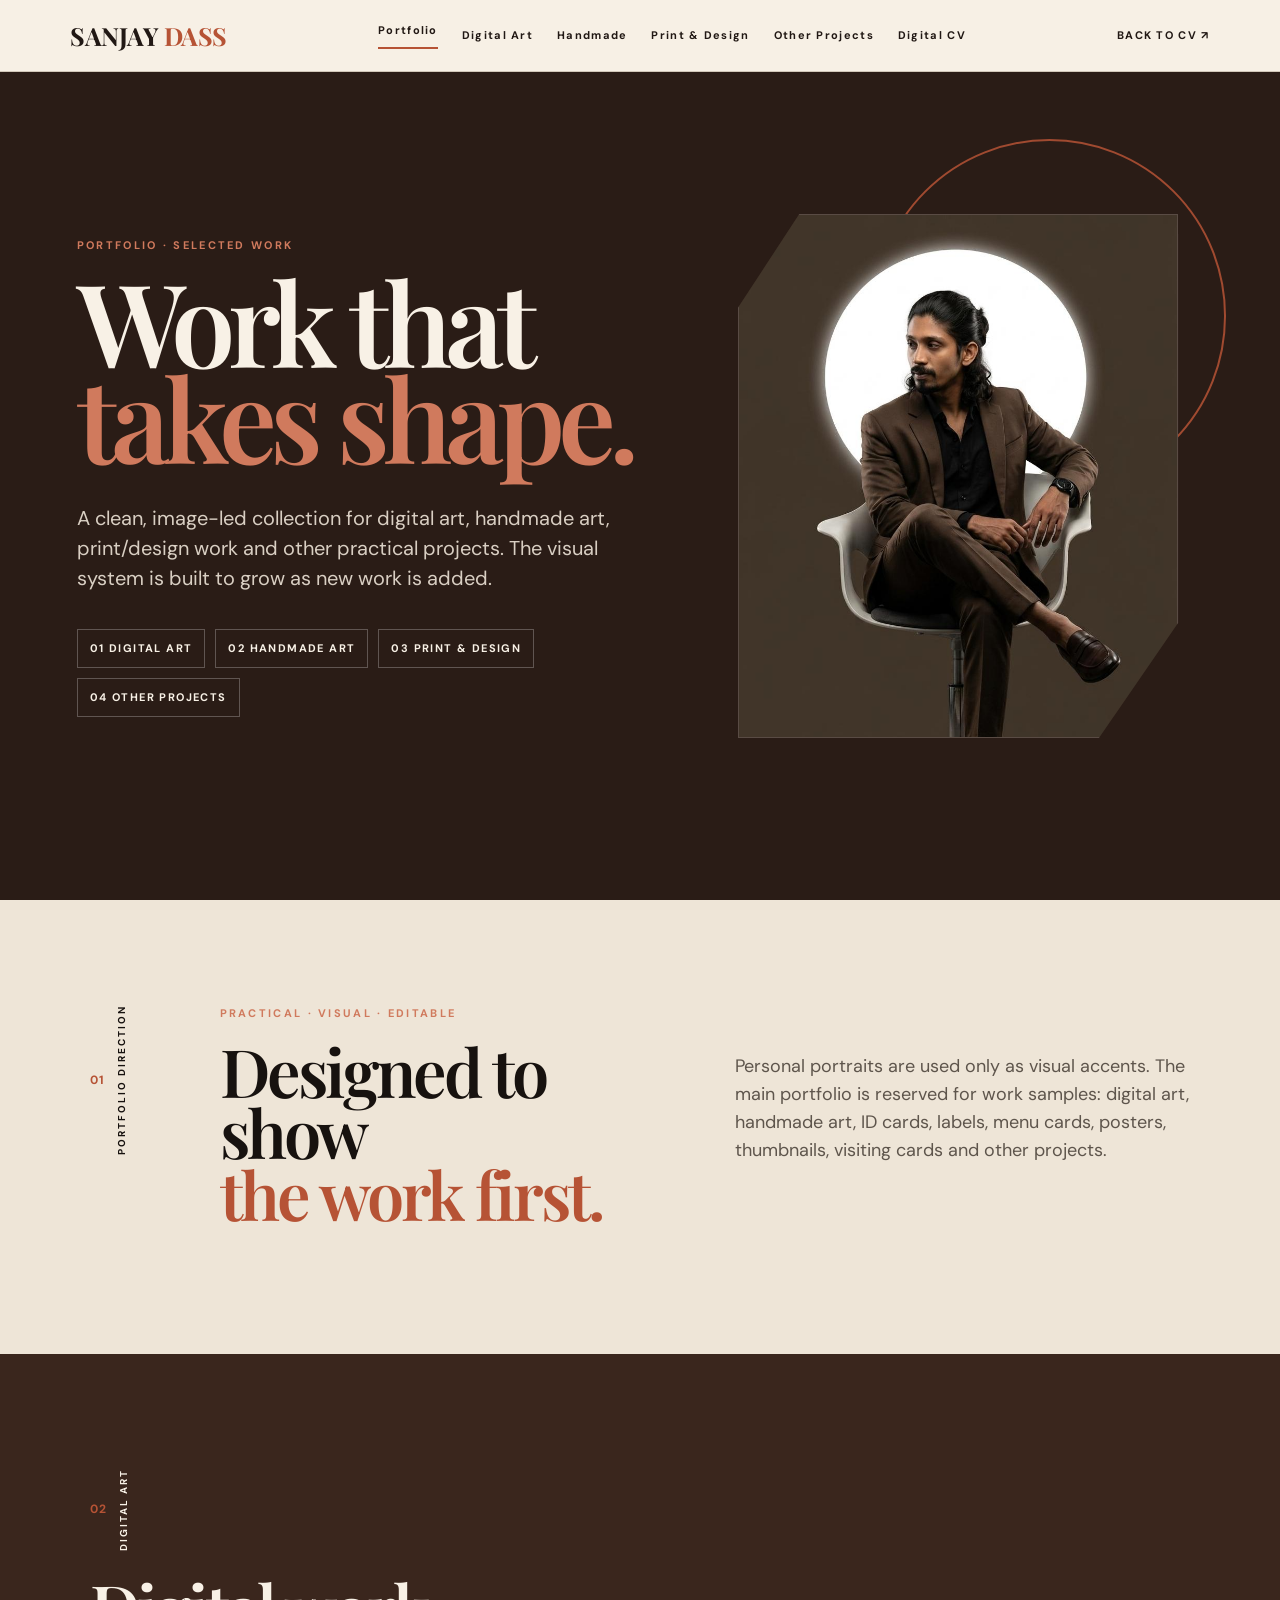
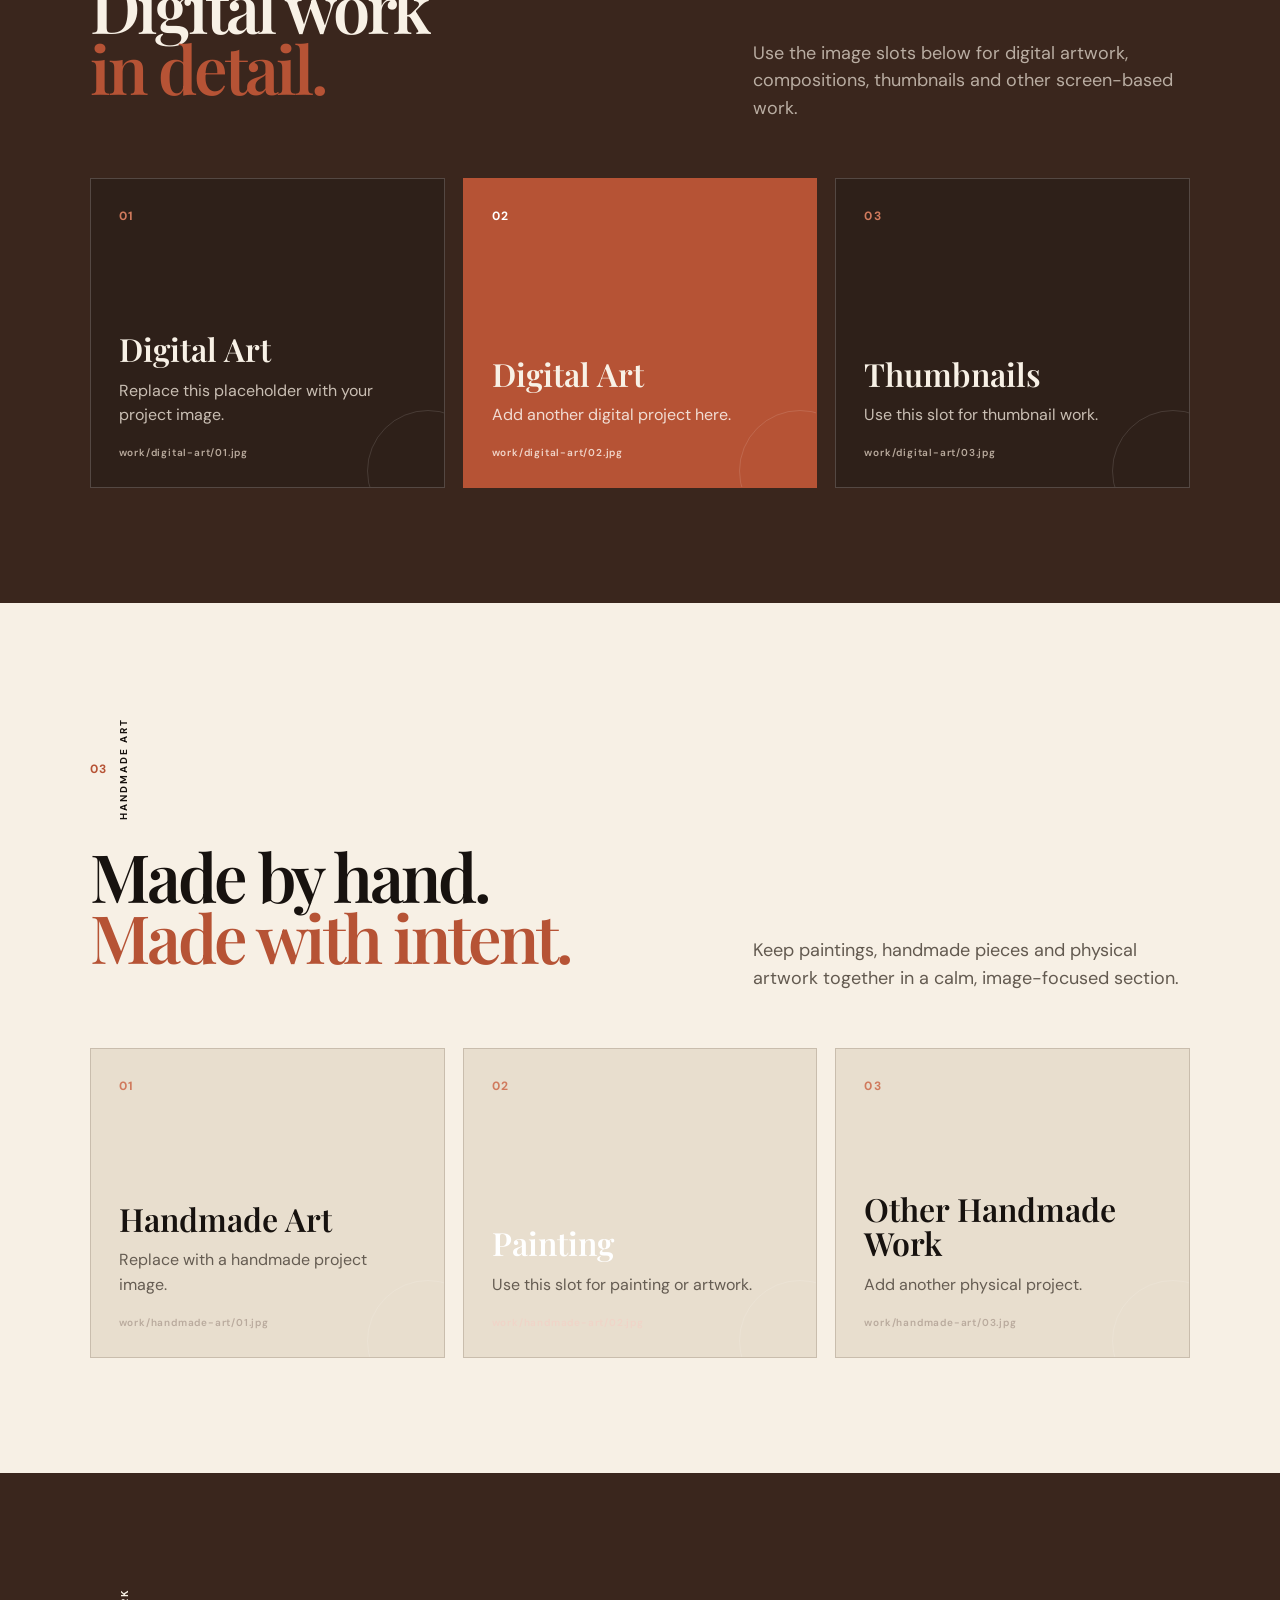
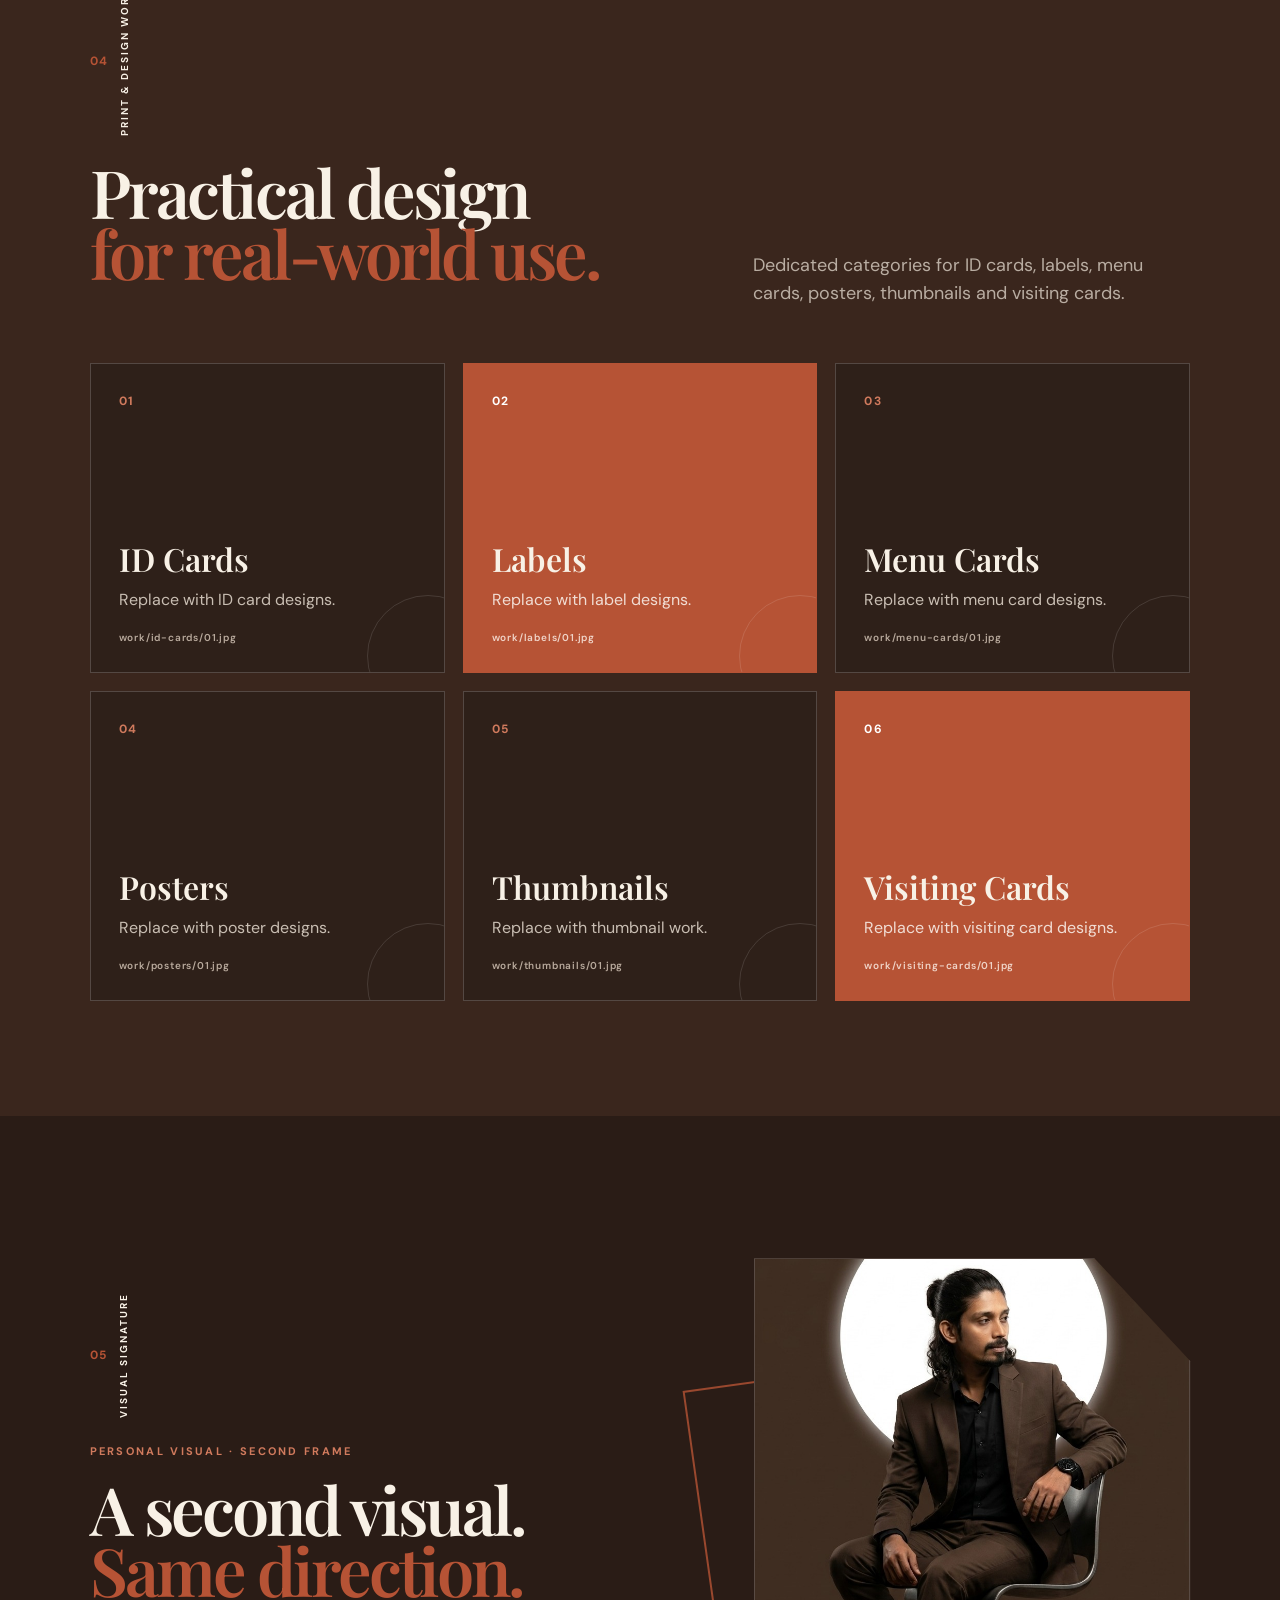
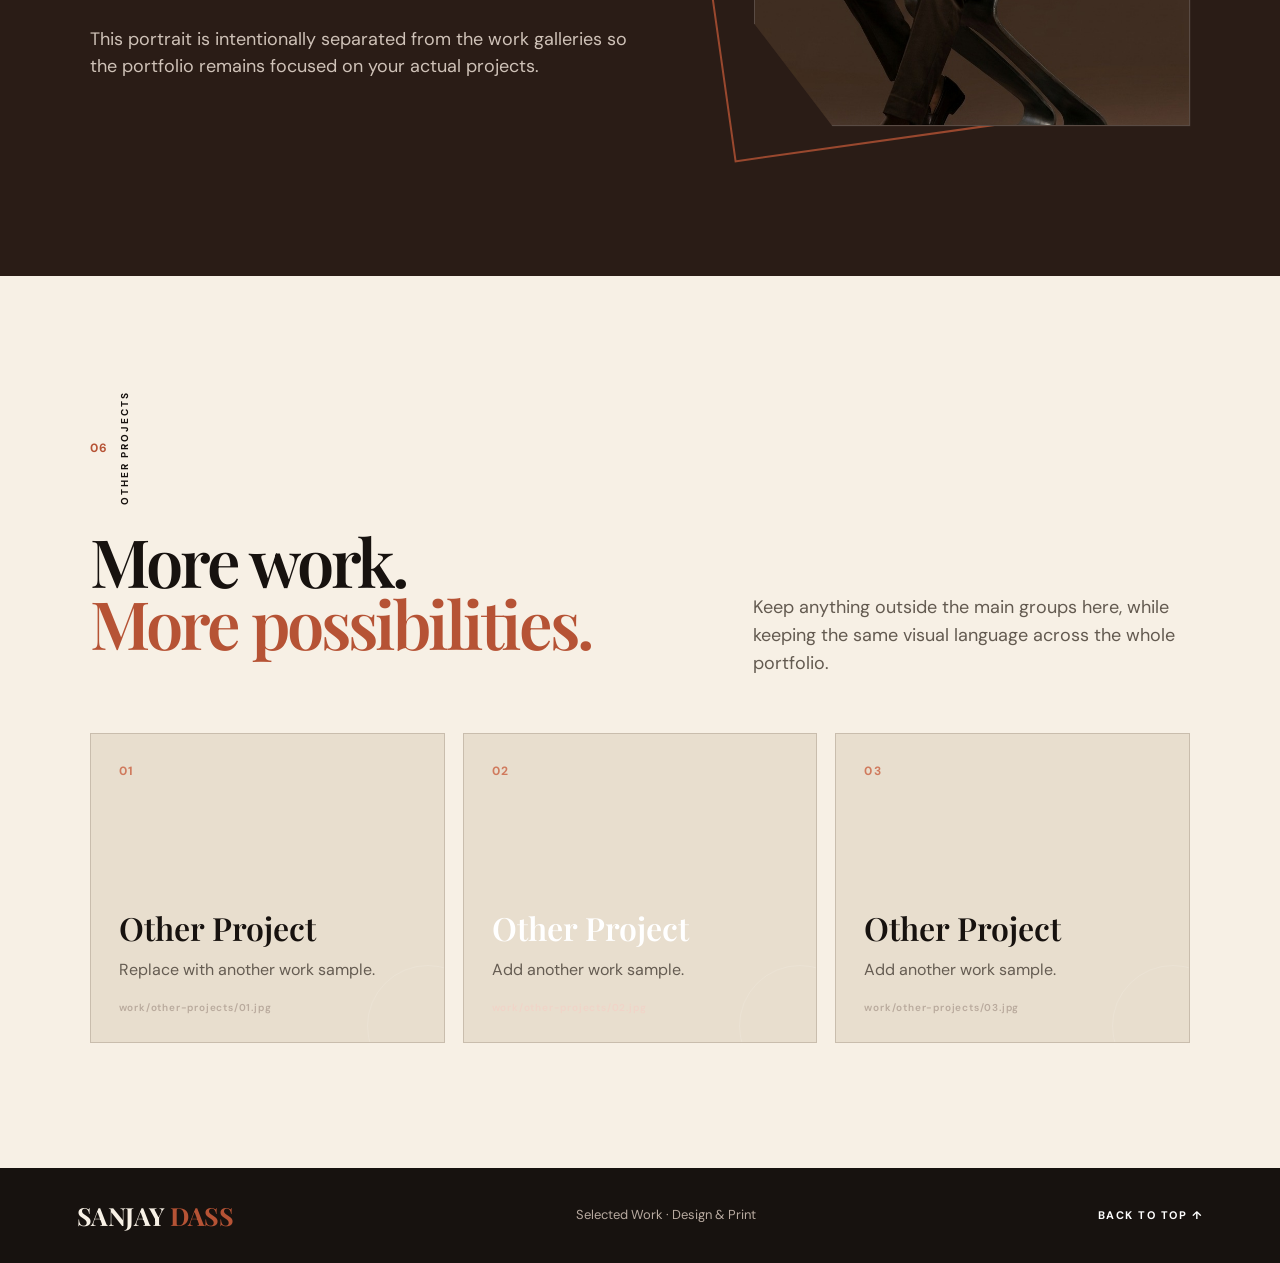
==== commit 85668004: "Add files via upload" ====
--- a/portfolio.html
+++ b/portfolio.html
@@ -58,9 +58,9 @@
     <p>Use the image slots below for digital artwork, compositions, thumbnails and other screen-based work.</p>
   </div>
   <div class="gallery" data-category="digital-art">
-    <article class="slot"><span class="slot-no">01</span><div><h3>Digital Art</h3><p>Replace this placeholder with your project image.</p><small>work/digital-art/1.jpg</small></div></article>
-    <article class="slot copper"><span class="slot-no">02</span><div><h3>Digital Art</h3><p>Add another digital project here.</p><small>work/digital-art/2.jpg</small></div></article>
-    <article class="slot"><span class="slot-no">03</span><div><h3>Thumbnails</h3><p>Use this slot for thumbnail work.</p><small>work/digital-art/3.jpg</small></div></article>
+    <article class="slot"><span class="slot-no">01</span><div><h3>Digital Art</h3><p>Replace this placeholder with your project image.</p><small>work/digital-art/01.jpg</small></div></article>
+    <article class="slot copper"><span class="slot-no">02</span><div><h3>Digital Art</h3><p>Add another digital project here.</p><small>work/digital-art/02.jpg</small></div></article>
+    <article class="slot"><span class="slot-no">03</span><div><h3>Thumbnails</h3><p>Use this slot for thumbnail work.</p><small>work/digital-art/03.jpg</small></div></article>
   </div>
 </section>
 
@@ -73,9 +73,9 @@
     <p>Keep paintings, handmade pieces and physical artwork together in a calm, image-focused section.</p>
   </div>
   <div class="gallery" data-category="handmade-art">
-    <article class="slot"><span class="slot-no">01</span><div><h3>Handmade Art</h3><p>Replace with a handmade project image.</p><small>work/handmade-art/1.jpg</small></div></article>
-    <article class="slot dark-slot"><span class="slot-no">02</span><div><h3>Painting</h3><p>Use this slot for painting or artwork.</p><small>work/handmade-art/2.jpg</small></div></article>
-    <article class="slot"><span class="slot-no">03</span><div><h3>Other Handmade Work</h3><p>Add another physical project.</p><small>work/handmade-art/3.jpg</small></div></article>
+    <article class="slot"><span class="slot-no">01</span><div><h3>Handmade Art</h3><p>Replace with a handmade project image.</p><small>work/handmade-art/01.jpg</small></div></article>
+    <article class="slot dark-slot"><span class="slot-no">02</span><div><h3>Painting</h3><p>Use this slot for painting or artwork.</p><small>work/handmade-art/02.jpg</small></div></article>
+    <article class="slot"><span class="slot-no">03</span><div><h3>Other Handmade Work</h3><p>Add another physical project.</p><small>work/handmade-art/03.jpg</small></div></article>
   </div>
 </section>
 
@@ -87,13 +87,13 @@
     </div>
     <p>Dedicated categories for ID cards, labels, menu cards, posters, thumbnails and visiting cards.</p>
   </div>
-  <div class="gallery wide" data-category="print-work">
-    <article class="slot"><span class="slot-no">01</span><div><h3>ID Cards</h3><p>Replace with ID card designs.</p><small>work/id-cards/1.jpg</small></div></article>
-    <article class="slot copper"><span class="slot-no">02</span><div><h3>Labels</h3><p>Replace with label designs.</p><small>work/labels/1.jpg</small></div></article>
-    <article class="slot"><span class="slot-no">03</span><div><h3>Menu Cards</h3><p>Replace with menu card designs.</p><small>work/menu-cards/1.jpg</small></div></article>
-    <article class="slot"><span class="slot-no">04</span><div><h3>Posters</h3><p>Replace with poster designs.</p><small>work/posters/1.jpg</small></div></article>
-    <article class="slot"><span class="slot-no">05</span><div><h3>Thumbnails</h3><p>Replace with thumbnail work.</p><small>work/thumbnails/1.jpg</small></div></article>
-    <article class="slot copper"><span class="slot-no">06</span><div><h3>Visiting Cards</h3><p>Replace with visiting card designs.</p><small>work/visiting-cards/1.jpg</small></div></article>
+  <div class="gallery wide" data-categories="id-cards,labels,menu-cards,posters,thumbnails,visiting-cards">
+    <article class="slot"><span class="slot-no">01</span><div><h3>ID Cards</h3><p>Replace with ID card designs.</p><small>work/id-cards/01.jpg</small></div></article>
+    <article class="slot copper"><span class="slot-no">02</span><div><h3>Labels</h3><p>Replace with label designs.</p><small>work/labels/01.jpg</small></div></article>
+    <article class="slot"><span class="slot-no">03</span><div><h3>Menu Cards</h3><p>Replace with menu card designs.</p><small>work/menu-cards/01.jpg</small></div></article>
+    <article class="slot"><span class="slot-no">04</span><div><h3>Posters</h3><p>Replace with poster designs.</p><small>work/posters/01.jpg</small></div></article>
+    <article class="slot"><span class="slot-no">05</span><div><h3>Thumbnails</h3><p>Replace with thumbnail work.</p><small>work/thumbnails/01.jpg</small></div></article>
+    <article class="slot copper"><span class="slot-no">06</span><div><h3>Visiting Cards</h3><p>Replace with visiting card designs.</p><small>work/visiting-cards/01.jpg</small></div></article>
   </div>
 </section>
 
@@ -119,9 +119,9 @@
     <p>Keep anything outside the main groups here, while keeping the same visual language across the whole portfolio.</p>
   </div>
   <div class="gallery" data-category="other-projects">
-    <article class="slot"><span class="slot-no">01</span><div><h3>Other Project</h3><p>Replace with another work sample.</p><small>work/other-projects/1.jpg</small></div></article>
-    <article class="slot dark-slot"><span class="slot-no">02</span><div><h3>Other Project</h3><p>Add another work sample.</p><small>work/other-projects/2.jpg</small></div></article>
-    <article class="slot"><span class="slot-no">03</span><div><h3>Other Project</h3><p>Add another work sample.</p><small>work/other-projects/3.jpg</small></div></article>
+    <article class="slot"><span class="slot-no">01</span><div><h3>Other Project</h3><p>Replace with another work sample.</p><small>work/other-projects/01.jpg</small></div></article>
+    <article class="slot dark-slot"><span class="slot-no">02</span><div><h3>Other Project</h3><p>Add another work sample.</p><small>work/other-projects/02.jpg</small></div></article>
+    <article class="slot"><span class="slot-no">03</span><div><h3>Other Project</h3><p>Add another work sample.</p><small>work/other-projects/03.jpg</small></div></article>
   </div>
 </section>
 </main>
@@ -131,5 +131,6 @@
   <p>Selected Work · Design & Print</p>
   <a href="#top">BACK TO TOP ↑</a>
 </footer>
+<script src="portfolio.js" defer></script>
 </body>
 </html>
--- a/portfolio.css
+++ b/portfolio.css
@@ -3,3 +3,8 @@
 *{box-sizing:border-box}html{scroll-behavior:smooth;max-width:100%;overflow-x:hidden}body{margin:0;background:var(--paper);color:var(--dark);font-family:"DM Sans",sans-serif;font-size:18px;line-height:1.55}.nav{height:72px;padding:0 5.5%;display:flex;align-items:center;justify-content:space-between;border-bottom:1px solid #d1c7b9;background:var(--paper);position:sticky;top:0;z-index:20}.logo{font:700 25px/1 "Playfair Display",serif;color:#211814;text-decoration:none;letter-spacing:-.5px}.logo span{color:var(--copper)}nav{display:flex;gap:24px;align-items:center}nav a,.nav-contact{font-size:11px;font-weight:700;letter-spacing:1.3px;color:#211814;text-decoration:none}nav a.active{border-bottom:2px solid var(--copper);padding-bottom:7px}.nav-contact{white-space:nowrap}.eyebrow{font-size:11px;font-weight:700;letter-spacing:2.3px;color:var(--copper2);margin:0 0 18px}.portfolio-hero{min-height:calc(100vh - 72px);padding:8vh 6% 10vh;display:grid;grid-template-columns:1fr .8fr;gap:7%;align-items:center;background:var(--espresso);color:var(--ink);overflow:hidden}.hero-copy{position:relative;z-index:3}.hero-copy h1{font:600 clamp(86px,9vw,150px)/.84 "Playfair Display",serif;letter-spacing:-7px;margin:0 0 38px}.hero-copy h1 em{font-style:normal;color:#d07a5d}.lead{font-size:20px;line-height:1.5;max-width:720px;color:#d9cfc3}.hero-tags{display:flex;flex-wrap:wrap;gap:10px;margin-top:36px}.hero-tags span{font-size:11px;letter-spacing:1.4px;font-weight:700;border:1px solid rgba(255,255,255,.25);padding:10px 12px}.geo-portrait{position:relative;isolation:isolate}.geo-portrait figure{margin:0;overflow:hidden;position:relative;z-index:2;background:#34231b;border:1px solid rgba(255,255,255,.18);box-shadow:20px 20px 0 rgba(238,229,215,.1)}.geo-portrait img{display:block;width:100%;height:100%;object-fit:cover}.geo-top{width:min(560px,100%);justify-self:end;aspect-ratio:4/5;padding:28px 25px 30px 0}.geo-top figure{height:100%;clip-path:polygon(14% 0,100% 0,100% 78%,82% 100%,0 100%,0 18%);border-radius:28px 0 80px 0}.geo-top img{object-position:center top}.geo-ring{position:absolute;width:76%;aspect-ratio:1;border:2px solid var(--copper);border-radius:50%;right:-5%;top:-8%;z-index:1;opacity:.85}.geo-index{position:absolute;right:-5px;bottom:6%;background:var(--copper);color:#fff;padding:20px 19px;width:132px;z-index:4}.geo-index strong{display:block;font:600 32px/1 "Playfair Display",serif}.geo-index span{display:block;font-size:9px;font-weight:700;letter-spacing:1.4px;line-height:1.4;margin-top:7px}.portfolio-intro{display:grid;grid-template-columns:70px 1fr 1fr;gap:60px;align-items:start;padding:105px 7%;background:var(--cream)}.section-label{display:flex;align-items:center;gap:10px;width:max-content;min-height:0;margin:0 0 25px;position:relative;z-index:1}.section-label span{font-size:12px;font-weight:700;letter-spacing:1.5px;color:var(--copper)}.section-label p{margin:0;font-size:10px;line-height:1.1;letter-spacing:2px;font-weight:700;writing-mode:vertical-rl;transform:rotate(180deg);white-space:nowrap}.section-label.light{color:var(--ink)}.section-label.dark{color:var(--dark)}.portfolio-intro h2,.work-head h2,.visual-copy h2{font:600 clamp(58px,5.2vw,86px)/.92 "Playfair Display",serif;letter-spacing:-3px;margin:10px 0 25px}.portfolio-intro h2 em,.work-head h2 em,.visual-copy h2 em{font-style:normal;color:var(--copper)}.portfolio-intro>p:last-child{font-size:18px;color:#5e554c;max-width:580px;margin-top:48px}.work{padding:115px 7%}.work.dark{background:var(--brown);color:var(--ink)}.work.cream{background:var(--paper);color:var(--dark)}.work-head{display:grid;grid-template-columns:1fr .75fr;gap:80px;align-items:end;margin-bottom:55px}.work-head>p{max-width:540px;margin:0;color:#b9ada2;font-size:18px}.work.cream .work-head>p{color:#635a50}.gallery{display:grid;grid-template-columns:repeat(3,1fr);gap:18px}.gallery.wide{grid-template-columns:repeat(3,1fr)}.slot{min-height:310px;border:1px solid rgba(255,255,255,.18);background:#2e2019;padding:28px;display:flex;flex-direction:column;justify-content:space-between;position:relative;overflow:hidden}.slot:after{content:"";position:absolute;width:120px;height:120px;border:1px solid rgba(255,255,255,.12);border-radius:50%;right:-45px;bottom:-45px}.work.cream .slot{background:#e8dece;border-color:#c9bdad}.slot.copper{background:var(--copper);border-color:var(--copper)}.slot.dark-slot{background:var(--brown);color:#fff}.slot-no{font-size:12px;font-weight:700;letter-spacing:1.5px;color:var(--copper2)}.slot.copper .slot-no{color:#fff}.slot h3{font:600 32px/1.08 "Playfair Display",serif;margin:0 0 12px}.slot p{margin:0;color:#c9beb3;font-size:16px}.work.cream .slot p{color:#655c52}.slot.copper p,.slot.dark-slot p{color:#f1ddd4}.slot small{display:block;margin-top:18px;font:600 10px/1.3 "DM Sans",sans-serif;letter-spacing:.8px;color:#b9aa9d}.slot.copper small,.slot.dark-slot small{color:#f0d4c8}.visual-break{padding:120px 7%;background:var(--espresso);color:var(--ink);display:grid;grid-template-columns:1fr .85fr;gap:90px;align-items:center;overflow:hidden}.visual-copy>p:last-child{max-width:570px;color:#cfc2b8;font-size:18px}.geo-bottom{width:min(520px,100%);aspect-ratio:1/1.12;justify-self:end;padding:22px 0 30px 28px}.geo-bottom figure{height:100%;clip-path:polygon(0 0,78% 0,100% 22%,100% 100%,18% 100%,0 78%);border-radius:0 70px 0 70px}.geo-bottom img{object-position:center center}.geo-square{position:absolute;left:-4%;bottom:3%;width:72%;height:72%;border:2px solid var(--copper);z-index:1;transform:rotate(-8deg);opacity:.8}.geo-bottom .geo-index{right:3%;bottom:5%}.work#other-projects{padding-bottom:125px}footer{background:var(--dark);color:var(--ink);padding:35px 6%;display:flex;align-items:center;justify-content:space-between}footer .logo{color:var(--ink)}footer .logo span{color:var(--copper)}footer p{font-size:13px;color:#b8aaa0;margin:0}footer a{font-size:11px;font-weight:700;letter-spacing:1.5px;text-decoration:none;color:#fff}
 @media(max-width:1050px){nav{gap:14px}.nav-contact{display:none}.portfolio-hero{grid-template-columns:1fr}.geo-top{justify-self:center;max-width:650px}.portfolio-intro{grid-template-columns:55px 1fr}.portfolio-intro>p:last-child{grid-column:2;margin-top:0}.work-head,.visual-break{grid-template-columns:1fr}.visual-break{gap:55px}.geo-bottom{justify-self:center;max-width:620px}.gallery,.gallery.wide{grid-template-columns:1fr 1fr}}
 @media(max-width:700px){.nav{height:70px;padding:0 5%}.nav nav{display:none}.portfolio-hero{padding:65px 6% 80px}.hero-copy h1{font-size:88px;letter-spacing:-5px}.lead{font-size:18px}.geo-top{padding:10px 0 65px}.geo-top figure{clip-path:polygon(12% 0,100% 0,100% 86%,82% 100%,0 100%,0 14%)}.geo-index{right:0;bottom:0}.portfolio-intro,.work,.visual-break{padding:80px 6%}.portfolio-intro{display:block}.portfolio-intro>.section-label{display:none}.work-head{display:block}.work-head>p{margin-top:25px}.gallery,.gallery.wide{grid-template-columns:1fr}.slot{min-height:250px}.visual-break{display:block}.visual-copy{margin-bottom:45px}.geo-bottom{padding:15px 0 60px 15px}.geo-bottom figure{clip-path:polygon(0 0,80% 0,100% 20%,100% 100%,18% 100%,0 80%)}.geo-bottom .geo-index{right:0;bottom:0}footer{gap:18px;flex-wrap:wrap}}
+.slot.has-image{padding:0}
+.slot.has-image img{position:absolute;inset:0;width:100%;height:100%;object-fit:cover;z-index:0}
+.slot.has-image .slot-caption{position:relative;z-index:2;margin-top:auto;padding:22px 24px;background:linear-gradient(180deg,rgba(23,18,15,0) 0%,rgba(23,18,15,.85) 55%,rgba(23,18,15,.95) 100%)}
+.slot.has-image .slot-caption h3,.slot.has-image .slot-caption p,.slot.has-image .slot-no{color:#fff}
+.slot.has-image:after{display:none}
